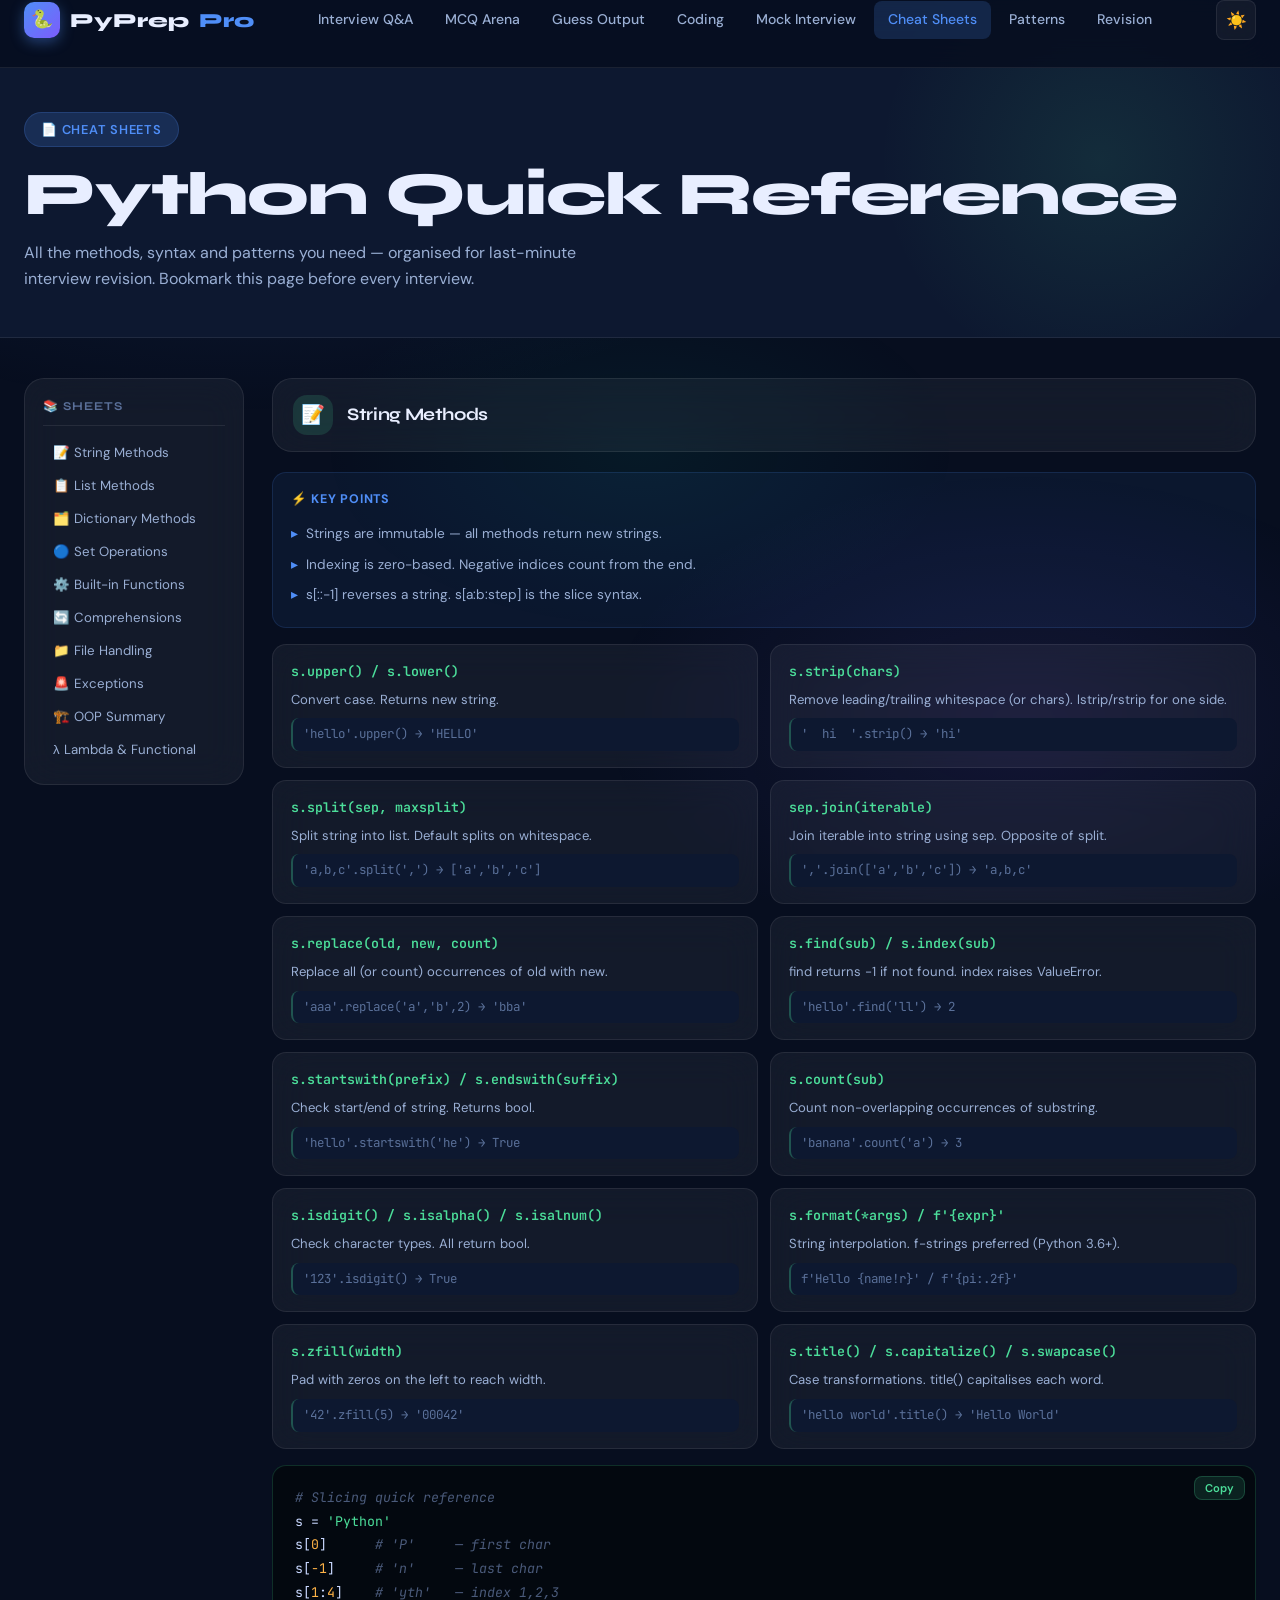
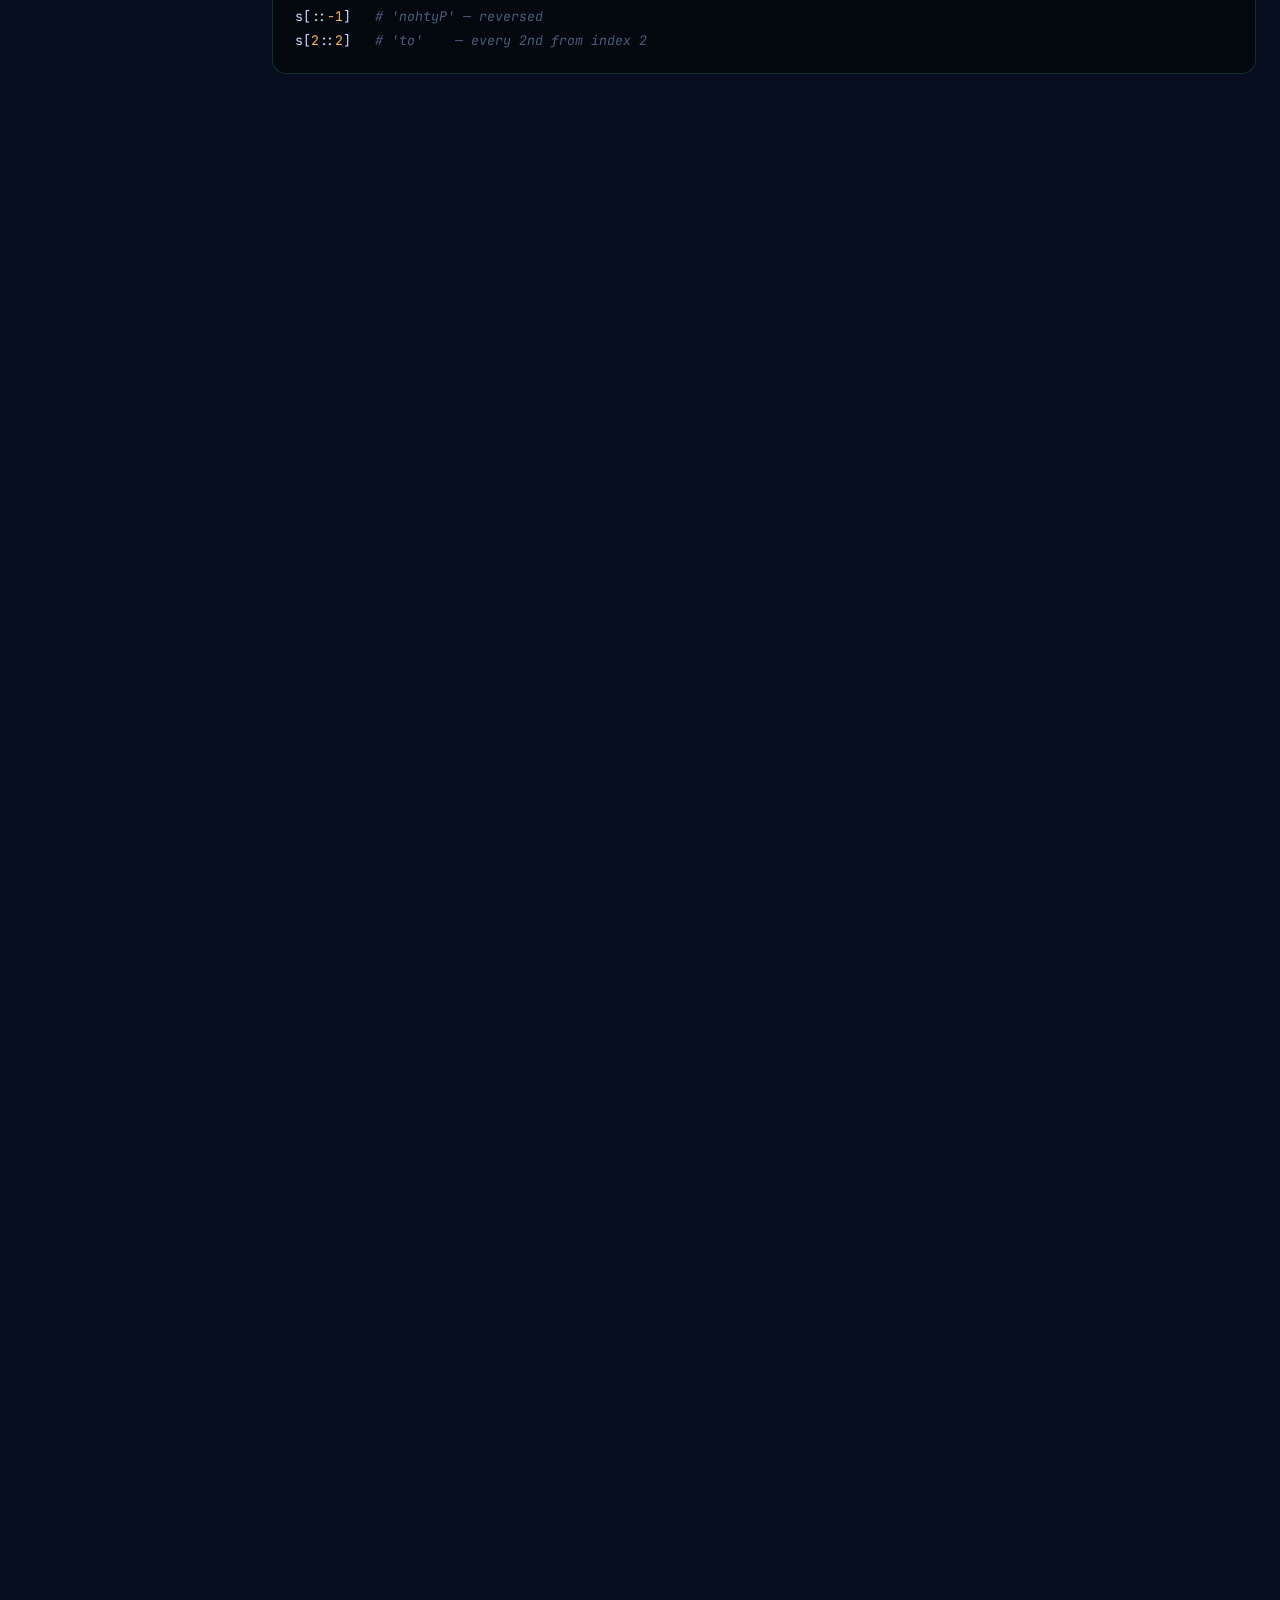
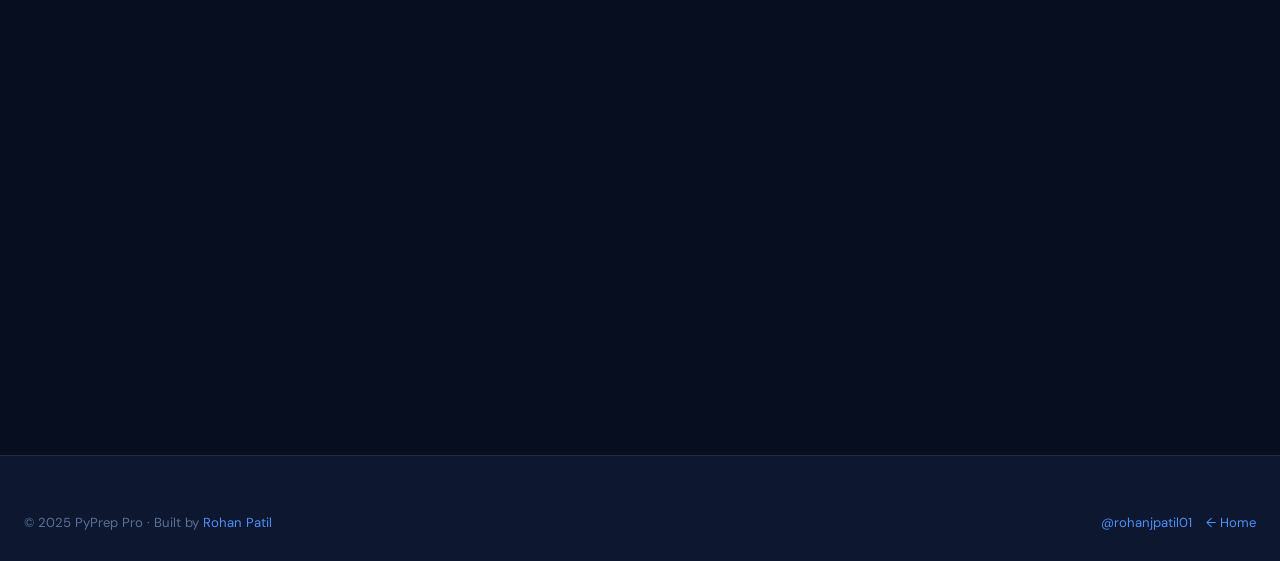
==== cheatsheet.html @ c05d878b "Add files via upload" ====
<!DOCTYPE html>
<html lang="en" data-theme="dark">
<head>
  <meta charset="UTF-8" />
  <meta name="viewport" content="width=device-width, initial-scale=1.0" />
  <meta name="description" content="Python Cheat Sheets — Quick reference for String methods, List operations, Dict methods, OOP, File Handling, Exception Handling and more." />
  <title>Cheat Sheets — PyPrep Pro</title>
  <link rel="icon" href="data:image/svg+xml,<svg xmlns='http://www.w3.org/2000/svg' viewBox='0 0 100 100'><text y='.9em' font-size='90'>🐍</text></svg>" />
  <link rel="stylesheet" href="css/style.css" />
  <style>
    .page-hero {
      padding: calc(var(--nav-height) + 44px) 0 44px;
      background: var(--bg-secondary);
      border-bottom: 1px solid var(--border-glass);
      position: relative; overflow: hidden;
    }
    .page-hero::before {
      content: '';
      position: absolute; top: -80px; right: -60px;
      width: 480px; height: 480px;
      background: radial-gradient(circle, rgba(76,222,154,0.10) 0%, transparent 65%);
      pointer-events: none;
    }

    /* ── Layout ──────────────────────────────────────── */
    .cs-layout {
      display: grid;
      grid-template-columns: 220px 1fr;
      gap: 28px;
      align-items: start;
      padding: 40px 0 80px;
    }

    /* ── Sidebar ─────────────────────────────────────── */
    .sidebar {
      position: sticky;
      top: calc(var(--nav-height) + 16px);
      max-height: calc(100vh - var(--nav-height) - 32px);
      overflow-y: auto;
    }
    .sidebar__card {
      background: var(--bg-card);
      backdrop-filter: var(--blur-glass);
      -webkit-backdrop-filter: var(--blur-glass);
      border: 1px solid var(--border-glass);
      border-radius: var(--radius-lg);
      padding: 18px;
    }
    .sidebar__heading {
      font-family: var(--font-display);
      font-size: 0.75rem; font-weight: 700;
      text-transform: uppercase; letter-spacing: 0.08em;
      color: var(--text-muted); margin-bottom: 10px;
      padding-bottom: 8px; border-bottom: 1px solid var(--border-glass);
    }
    .nav-link {
      display: flex; align-items: center; gap: 8px;
      padding: 8px 10px; border-radius: var(--radius-sm);
      font-size: 0.83rem; color: var(--text-secondary);
      text-decoration: none; transition: all var(--transition);
      cursor: pointer; background: none; border: none;
      width: 100%; text-align: left; font-family: var(--font-body);
    }
    .nav-link:hover { background: var(--bg-tag); color: var(--brand-primary); }
    .nav-link.active { background: rgba(76,222,154,0.12); color: var(--brand-success); font-weight: 600; }

    /* ── Sheet Section ───────────────────────────────── */
    .sheet-section {
      margin-bottom: 52px;
      scroll-margin-top: calc(var(--nav-height) + 20px);
    }
    .sheet-header {
      display: flex; align-items: center; gap: 14px;
      margin-bottom: 20px; padding: 16px 20px;
      border-radius: var(--radius-lg);
      background: var(--bg-card);
      backdrop-filter: var(--blur-glass);
      -webkit-backdrop-filter: var(--blur-glass);
      border: 1px solid var(--border-glass);
      position: sticky;
      top: calc(var(--nav-height) + 8px);
      z-index: 10;
    }
    .sheet-header__icon {
      width: 40px; height: 40px; border-radius: var(--radius-md);
      background: rgba(76,222,154,0.15);
      display: flex; align-items: center; justify-content: center;
      font-size: 1.2rem; flex-shrink: 0;
    }
    .sheet-header__title { font-size: 1.1rem; font-family: var(--font-display); }
    .sheet-header__print {
      margin-left: auto;
      padding: 6px 14px; border-radius: var(--radius-sm);
      background: var(--bg-tag); border: 1px solid var(--border-glass);
      font-size: 0.78rem; font-weight: 600; color: var(--brand-primary);
      cursor: pointer; transition: all var(--transition);
    }
    .sheet-header__print:hover { background: rgba(79,142,247,0.20); }

    /* ── Method Table ────────────────────────────────── */
    .method-grid {
      display: grid;
      grid-template-columns: repeat(auto-fill, minmax(340px, 1fr));
      gap: 12px;
    }
    .method-card {
      background: var(--bg-card);
      backdrop-filter: var(--blur-glass);
      -webkit-backdrop-filter: var(--blur-glass);
      border: 1px solid var(--border-glass);
      border-radius: var(--radius-md);
      padding: 16px 18px;
      transition: all var(--transition);
    }
    .method-card:hover { border-color: rgba(76,222,154,0.25); transform: translateY(-2px); }
    .method-card__sig {
      font-family: var(--font-mono); font-size: 0.83rem;
      color: var(--brand-success); font-weight: 600;
      margin-bottom: 6px;
    }
    .method-card__desc { font-size: 0.82rem; color: var(--text-secondary); margin-bottom: 8px; }
    .method-card__ex {
      font-family: var(--font-mono); font-size: 0.78rem;
      color: var(--text-muted); background: var(--bg-secondary);
      padding: 6px 10px; border-radius: var(--radius-sm);
      border-left: 2px solid rgba(76,222,154,0.30);
      white-space: pre-wrap; word-break: break-word;
    }

    /* ── Syntax Block ────────────────────────────────── */
    .syntax-block {
      background: #0a0f1e;
      border: 1px solid rgba(76,222,154,0.18);
      border-radius: var(--radius-md);
      padding: 20px 22px;
      font-family: var(--font-mono);
      font-size: 0.83rem; color: #c9d8ff;
      line-height: 1.8; margin-bottom: 14px;
      overflow-x: auto; white-space: pre;
      position: relative;
    }
    [data-theme="dark"] .syntax-block { background: #03080f; }
    .syntax-block .kw  { color: #7c5cfc; font-weight: 600; }
    .syntax-block .fn  { color: #4f8ef7; }
    .syntax-block .str { color: #4cde9a; }
    .syntax-block .num { color: #ffb347; }
    .syntax-block .cm  { color: #4a5a7a; font-style: italic; }
    .syntax-block .bi  { color: #00d4aa; }

    .copy-btn {
      position: absolute; top: 10px; right: 10px;
      padding: 4px 10px; border-radius: var(--radius-sm);
      background: rgba(76,222,154,0.12); border: 1px solid rgba(76,222,154,0.22);
      color: var(--brand-success); font-size: 0.7rem; font-weight: 600;
      cursor: pointer; transition: all var(--transition);
    }
    .copy-btn:hover { background: rgba(76,222,154,0.22); }

    /* ── Two-column layout for some sheets ──────────── */
    .two-col { display: grid; grid-template-columns: 1fr 1fr; gap: 14px; }

    /* ── Key Points Box ──────────────────────────────── */
    .key-points {
      padding: 16px 18px; border-radius: var(--radius-md);
      background: rgba(79,142,247,0.07);
      border: 1px solid rgba(79,142,247,0.15);
      margin-bottom: 16px;
    }
    .key-points__title { font-size: 0.78rem; font-weight: 700; text-transform: uppercase; letter-spacing: 0.06em; color: var(--brand-primary); margin-bottom: 10px; }
    .key-point { font-size: 0.85rem; color: var(--text-secondary); padding: 4px 0; display: flex; gap: 8px; }
    .key-point::before { content: '▸'; color: var(--brand-primary); flex-shrink: 0; }

    @media (max-width: 900px) {
      .cs-layout { grid-template-columns: 1fr; }
      .sidebar { position: static; max-height: none; }
      .sheet-header { position: static; }
      .two-col { grid-template-columns: 1fr; }
    }
    @media (max-width: 600px) {
      .method-grid { grid-template-columns: 1fr; }
    }
  </style>
</head>
<body>

<nav class="navbar">
  <div class="container">
    <div class="navbar__inner">
      <a href="index.html" class="navbar__logo">
        <div class="navbar__logo-icon">🐍</div>
        PyPrep<span class="accent">Pro</span>
      </a>
      <nav class="navbar__nav">
        <a href="questions.html"  class="navbar__link">Interview Q&A</a>
        <a href="mcq.html"        class="navbar__link">MCQ Arena</a>
        <a href="output.html"     class="navbar__link">Guess Output</a>
        <a href="coding.html"     class="navbar__link">Coding</a>
        <a href="mock.html"       class="navbar__link">Mock Interview</a>
        <a href="cheatsheet.html" class="navbar__link active">Cheat Sheets</a>
        <a href="patterns.html"   class="navbar__link">Patterns</a>
        <a href="revision.html"   class="navbar__link">Revision</a>
      </nav>
      <div class="navbar__actions">
        <button class="theme-toggle" title="Toggle Theme">🌙</button>
        <button class="hamburger" aria-label="Toggle menu" aria-expanded="false"><span></span><span></span><span></span></button>
      </div>
    </div>
  </div>
</nav>
<div class="mobile-nav">
  <a href="questions.html"  class="navbar__link">📋 Interview Q&A</a>
  <a href="mcq.html"        class="navbar__link">🎯 MCQ Arena</a>
  <a href="output.html"     class="navbar__link">💻 Guess Output</a>
  <a href="coding.html"     class="navbar__link">⌨️ Coding Challenges</a>
  <a href="mock.html"       class="navbar__link">🎙️ Mock Interview</a>
  <a href="cheatsheet.html" class="navbar__link">📄 Cheat Sheets</a>
  <a href="patterns.html"   class="navbar__link">🧠 Interview Patterns</a>
  <a href="revision.html"   class="navbar__link">⚡ Last-Minute Revision</a>
</div>

<div class="page-hero">
  <div class="container">
    <div class="section-header__eyebrow" style="margin-bottom:12px;">📄 Cheat Sheets</div>
    <h1 style="margin-bottom:8px;">Python Quick Reference</h1>
    <p style="max-width:560px;">All the methods, syntax and patterns you need — organised for last-minute interview revision. Bookmark this page before every interview.</p>
  </div>
</div>

<div class="container">
  <div class="cs-layout">

    <!-- Sidebar -->
    <aside class="sidebar">
      <div class="sidebar__card">
        <div class="sidebar__heading">📚 Sheets</div>
        <button class="nav-link active" onclick="scrollTo('strings')">📝 String Methods</button>
        <button class="nav-link" onclick="scrollTo('lists')">📋 List Methods</button>
        <button class="nav-link" onclick="scrollTo('dicts')">🗂️ Dictionary Methods</button>
        <button class="nav-link" onclick="scrollTo('sets')">🔵 Set Operations</button>
        <button class="nav-link" onclick="scrollTo('builtins')">⚙️ Built-in Functions</button>
        <button class="nav-link" onclick="scrollTo('comprehensions')">🔄 Comprehensions</button>
        <button class="nav-link" onclick="scrollTo('filehandling')">📁 File Handling</button>
        <button class="nav-link" onclick="scrollTo('exceptions')">🚨 Exceptions</button>
        <button class="nav-link" onclick="scrollTo('oop')">🏗️ OOP Summary</button>
        <button class="nav-link" onclick="scrollTo('lambda')">λ Lambda & Functional</button>
      </div>
    </aside>

    <!-- Main Content -->
    <main>

      <!-- ══ STRINGS ══════════════════════════════════════ -->
      <div class="sheet-section reveal" id="strings">
        <div class="sheet-header">
          <div class="sheet-header__icon">📝</div>
          <h3 class="sheet-header__title">String Methods</h3>
        </div>
        <div class="key-points">
          <div class="key-points__title">⚡ Key Points</div>
          <div class="key-point">Strings are immutable — all methods return new strings.</div>
          <div class="key-point">Indexing is zero-based. Negative indices count from the end.</div>
          <div class="key-point">s[::-1] reverses a string. s[a:b:step] is the slice syntax.</div>
        </div>
        <div class="method-grid">
          <div class="method-card"><div class="method-card__sig">s.upper() / s.lower()</div><div class="method-card__desc">Convert case. Returns new string.</div><div class="method-card__ex">'hello'.upper() → 'HELLO'</div></div>
          <div class="method-card"><div class="method-card__sig">s.strip(chars)</div><div class="method-card__desc">Remove leading/trailing whitespace (or chars). lstrip/rstrip for one side.</div><div class="method-card__ex">'  hi  '.strip() → 'hi'</div></div>
          <div class="method-card"><div class="method-card__sig">s.split(sep, maxsplit)</div><div class="method-card__desc">Split string into list. Default splits on whitespace.</div><div class="method-card__ex">'a,b,c'.split(',') → ['a','b','c']</div></div>
          <div class="method-card"><div class="method-card__sig">sep.join(iterable)</div><div class="method-card__desc">Join iterable into string using sep. Opposite of split.</div><div class="method-card__ex">','.join(['a','b','c']) → 'a,b,c'</div></div>
          <div class="method-card"><div class="method-card__sig">s.replace(old, new, count)</div><div class="method-card__desc">Replace all (or count) occurrences of old with new.</div><div class="method-card__ex">'aaa'.replace('a','b',2) → 'bba'</div></div>
          <div class="method-card"><div class="method-card__sig">s.find(sub) / s.index(sub)</div><div class="method-card__desc">find returns -1 if not found. index raises ValueError.</div><div class="method-card__ex">'hello'.find('ll') → 2</div></div>
          <div class="method-card"><div class="method-card__sig">s.startswith(prefix) / s.endswith(suffix)</div><div class="method-card__desc">Check start/end of string. Returns bool.</div><div class="method-card__ex">'hello'.startswith('he') → True</div></div>
          <div class="method-card"><div class="method-card__sig">s.count(sub)</div><div class="method-card__desc">Count non-overlapping occurrences of substring.</div><div class="method-card__ex">'banana'.count('a') → 3</div></div>
          <div class="method-card"><div class="method-card__sig">s.isdigit() / s.isalpha() / s.isalnum()</div><div class="method-card__desc">Check character types. All return bool.</div><div class="method-card__ex">'123'.isdigit() → True</div></div>
          <div class="method-card"><div class="method-card__sig">s.format(*args) / f'{expr}'</div><div class="method-card__desc">String interpolation. f-strings preferred (Python 3.6+).</div><div class="method-card__ex">f'Hello {name!r}' / f'{pi:.2f}'</div></div>
          <div class="method-card"><div class="method-card__sig">s.zfill(width)</div><div class="method-card__desc">Pad with zeros on the left to reach width.</div><div class="method-card__ex">'42'.zfill(5) → '00042'</div></div>
          <div class="method-card"><div class="method-card__sig">s.title() / s.capitalize() / s.swapcase()</div><div class="method-card__desc">Case transformations. title() capitalises each word.</div><div class="method-card__ex">'hello world'.title() → 'Hello World'</div></div>
        </div>
        <div class="syntax-block" style="margin-top:16px;"><button class="copy-btn" onclick="copyBlock(this)">Copy</button><span class="cm"># Slicing quick reference</span>
s = <span class="str">'Python'</span>
s[<span class="num">0</span>]      <span class="cm"># 'P'     — first char</span>
s[<span class="num">-1</span>]     <span class="cm"># 'n'     — last char</span>
s[<span class="num">1</span>:<span class="num">4</span>]    <span class="cm"># 'yth'   — index 1,2,3</span>
s[::<span class="num">-1</span>]   <span class="cm"># 'nohtyP' — reversed</span>
s[<span class="num">2</span>::<span class="num">2</span>]   <span class="cm"># 'to'    — every 2nd from index 2</span></div>
      </div>

      <!-- ══ LISTS ════════════════════════════════════════ -->
      <div class="sheet-section reveal" id="lists">
        <div class="sheet-header">
          <div class="sheet-header__icon">📋</div>
          <h3 class="sheet-header__title">List Methods</h3>
        </div>
        <div class="key-points">
          <div class="key-points__title">⚡ Key Points</div>
          <div class="key-point">Lists are mutable — methods like append/sort modify in-place and return None.</div>
          <div class="key-point">sorted() returns a new list; list.sort() sorts in-place.</div>
          <div class="key-point">Assignment (b=a) creates an alias, not a copy. Use a[:] or list(a) for shallow copy.</div>
        </div>
        <div class="method-grid">
          <div class="method-card"><div class="method-card__sig">lst.append(x)</div><div class="method-card__desc">Add single element to end. O(1) amortized.</div><div class="method-card__ex">[1,2].append(3) → [1,2,3]</div></div>
          <div class="method-card"><div class="method-card__sig">lst.extend(iterable)</div><div class="method-card__desc">Add all elements from iterable to end.</div><div class="method-card__ex">[1,2].extend([3,4]) → [1,2,3,4]</div></div>
          <div class="method-card"><div class="method-card__sig">lst.insert(i, x)</div><div class="method-card__desc">Insert x before index i. O(n).</div><div class="method-card__ex">[1,3].insert(1,2) → [1,2,3]</div></div>
          <div class="method-card"><div class="method-card__sig">lst.remove(x)</div><div class="method-card__desc">Remove first occurrence of x. Raises ValueError if absent.</div><div class="method-card__ex">[1,2,2].remove(2) → [1,2]</div></div>
          <div class="method-card"><div class="method-card__sig">lst.pop(i=-1)</div><div class="method-card__desc">Remove and return element at index i. Default: last.</div><div class="method-card__ex">[1,2,3].pop() → 3, list=[1,2]</div></div>
          <div class="method-card"><div class="method-card__sig">lst.index(x)</div><div class="method-card__desc">Return index of first occurrence of x.</div><div class="method-card__ex">[10,20,30].index(20) → 1</div></div>
          <div class="method-card"><div class="method-card__sig">lst.count(x)</div><div class="method-card__desc">Count occurrences of x in list.</div><div class="method-card__ex">[1,1,2].count(1) → 2</div></div>
          <div class="method-card"><div class="method-card__sig">lst.sort(key, reverse)</div><div class="method-card__desc">Sort in-place. Returns None. Use sorted() for new list.</div><div class="method-card__ex">lst.sort(key=lambda x: -x)</div></div>
          <div class="method-card"><div class="method-card__sig">lst.reverse()</div><div class="method-card__desc">Reverse in-place. Returns None. lst[::-1] for new list.</div><div class="method-card__ex">[1,2,3].reverse() → [3,2,1]</div></div>
          <div class="method-card"><div class="method-card__sig">lst.copy()</div><div class="method-card__desc">Shallow copy. Same as lst[:] or list(lst).</div><div class="method-card__ex">b = a.copy()  # independent list</div></div>
          <div class="method-card"><div class="method-card__sig">lst.clear()</div><div class="method-card__desc">Remove all elements. Same as del lst[:].</div><div class="method-card__ex">[1,2,3].clear() → []</div></div>
          <div class="method-card"><div class="method-card__sig">len(lst) / sum(lst) / min/max</div><div class="method-card__desc">Built-in functions that work on lists.</div><div class="method-card__ex">sum([1,2,3]) → 6</div></div>
        </div>
      </div>

      <!-- ══ DICTS ════════════════════════════════════════ -->
      <div class="sheet-section reveal" id="dicts">
        <div class="sheet-header">
          <div class="sheet-header__icon">🗂️</div>
          <h3 class="sheet-header__title">Dictionary Methods</h3>
        </div>
        <div class="key-points">
          <div class="key-points__title">⚡ Key Points</div>
          <div class="key-point">Keys must be hashable (str, int, tuple — not list/dict).</div>
          <div class="key-point">Dicts are ordered by insertion order since Python 3.7.</div>
          <div class="key-point">Use get() instead of [] to avoid KeyError on missing keys.</div>
        </div>
        <div class="method-grid">
          <div class="method-card"><div class="method-card__sig">d.get(key, default=None)</div><div class="method-card__desc">Return value or default. Never raises KeyError.</div><div class="method-card__ex">d.get('x', 0) → 0 if 'x' missing</div></div>
          <div class="method-card"><div class="method-card__sig">d.keys() / d.values() / d.items()</div><div class="method-card__desc">View objects (live, reflect changes). Wrap in list() if needed.</div><div class="method-card__ex">for k, v in d.items(): ...</div></div>
          <div class="method-card"><div class="method-card__sig">d.update(other)</div><div class="method-card__desc">Merge other into d. Existing keys overwritten.</div><div class="method-card__ex">d.update({'a':1, 'b':2})</div></div>
          <div class="method-card"><div class="method-card__sig">d.pop(key, default)</div><div class="method-card__desc">Remove and return value. Raises KeyError if no default.</div><div class="method-card__ex">d.pop('x', None) → safe removal</div></div>
          <div class="method-card"><div class="method-card__sig">d.setdefault(key, default)</div><div class="method-card__desc">Return value if key exists; else insert and return default.</div><div class="method-card__ex">d.setdefault('x',[]).append(1)</div></div>
          <div class="method-card"><div class="method-card__sig">d.copy()</div><div class="method-card__desc">Shallow copy of dictionary.</div><div class="method-card__ex">d2 = d.copy()</div></div>
          <div class="method-card"><div class="method-card__sig">d1 | d2  (Python 3.9+)</div><div class="method-card__desc">Merge dicts into new dict. d2 wins on conflicts.</div><div class="method-card__ex">merged = {**d1, **d2}  # older syntax</div></div>
          <div class="method-card"><div class="method-card__sig">d.popitem()</div><div class="method-card__desc">Remove and return last inserted (key, value) pair.</div><div class="method-card__ex">k, v = d.popitem()</div></div>
        </div>
        <div class="syntax-block" style="margin-top:16px;"><button class="copy-btn" onclick="copyBlock(this)">Copy</button><span class="cm"># Common dict patterns</span>
<span class="cm"># Frequency count</span>
freq = {}
<span class="kw">for</span> x <span class="kw">in</span> items:
    freq[x] = freq.get(x, <span class="num">0</span>) + <span class="num">1</span>

<span class="cm"># Invert a dict</span>
inv = {v: k <span class="kw">for</span> k, v <span class="kw">in</span> d.items()}

<span class="cm"># Group by key</span>
<span class="kw">from</span> collections <span class="kw">import</span> defaultdict
groups = defaultdict(<span class="bi">list</span>)
<span class="kw">for</span> item <span class="kw">in</span> data:
    groups[item.key].append(item)</div>
      </div>

      <!-- ══ SETS ═════════════════════════════════════════ -->
      <div class="sheet-section reveal" id="sets">
        <div class="sheet-header">
          <div class="sheet-header__icon">🔵</div>
          <h3 class="sheet-header__title">Set Operations</h3>
        </div>
        <div class="two-col">
          <div>
            <div class="method-grid" style="grid-template-columns:1fr;">
              <div class="method-card"><div class="method-card__sig">s.add(x)</div><div class="method-card__desc">Add element. No effect if already present.</div></div>
              <div class="method-card"><div class="method-card__sig">s.remove(x) / s.discard(x)</div><div class="method-card__desc">remove raises KeyError; discard doesn't.</div></div>
              <div class="method-card"><div class="method-card__sig">s.union(t) or s | t</div><div class="method-card__desc">All elements in either set.</div><div class="method-card__ex">{1,2}|{2,3} → {1,2,3}</div></div>
              <div class="method-card"><div class="method-card__sig">s.intersection(t) or s & t</div><div class="method-card__desc">Elements in BOTH sets.</div><div class="method-card__ex">{1,2}&{2,3} → {2}</div></div>
            </div>
          </div>
          <div>
            <div class="method-grid" style="grid-template-columns:1fr;">
              <div class="method-card"><div class="method-card__sig">s.difference(t) or s - t</div><div class="method-card__desc">In s but NOT in t.</div><div class="method-card__ex">{1,2,3}-{2,3} → {1}</div></div>
              <div class="method-card"><div class="method-card__sig">s.symmetric_difference(t) or s ^ t</div><div class="method-card__desc">In either but NOT both.</div><div class="method-card__ex">{1,2}^{2,3} → {1,3}</div></div>
              <div class="method-card"><div class="method-card__sig">s.issubset(t) / s.issuperset(t)</div><div class="method-card__desc">Check containment relationships.</div></div>
              <div class="method-card"><div class="method-card__sig">s.isdisjoint(t)</div><div class="method-card__desc">True if no common elements.</div></div>
            </div>
          </div>
        </div>
      </div>

      <!-- ══ BUILTINS ══════════════════════════════════════ -->
      <div class="sheet-section reveal" id="builtins">
        <div class="sheet-header">
          <div class="sheet-header__icon">⚙️</div>
          <h3 class="sheet-header__title">Important Built-in Functions</h3>
        </div>
        <div class="method-grid">
          <div class="method-card"><div class="method-card__sig">len(x)</div><div class="method-card__desc">Number of items in a sequence/collection.</div></div>
          <div class="method-card"><div class="method-card__sig">range(start, stop, step)</div><div class="method-card__desc">Lazy range object. range(5) → 0,1,2,3,4.</div></div>
          <div class="method-card"><div class="method-card__sig">enumerate(iterable, start=0)</div><div class="method-card__desc">Yields (index, value) pairs.</div><div class="method-card__ex">for i, v in enumerate(['a','b']): ...</div></div>
          <div class="method-card"><div class="method-card__sig">zip(*iterables)</div><div class="method-card__desc">Pair up elements. Stops at shortest.</div><div class="method-card__ex">zip([1,2],['a','b']) → (1,'a'),(2,'b')</div></div>
          <div class="method-card"><div class="method-card__sig">map(fn, iterable)</div><div class="method-card__desc">Apply fn to each element. Returns iterator.</div><div class="method-card__ex">list(map(str, [1,2,3])) → ['1','2','3']</div></div>
          <div class="method-card"><div class="method-card__sig">filter(fn, iterable)</div><div class="method-card__desc">Keep elements where fn returns True.</div><div class="method-card__ex">list(filter(None, [0,1,2,False])) → [1,2]</div></div>
          <div class="method-card"><div class="method-card__sig">sorted(iterable, key, reverse)</div><div class="method-card__desc">Return new sorted list. Works on any iterable.</div><div class="method-card__ex">sorted(d, key=d.get, reverse=True)</div></div>
          <div class="method-card"><div class="method-card__sig">any(iterable) / all(iterable)</div><div class="method-card__desc">any: True if any truthy. all: True if all truthy.</div><div class="method-card__ex">any([0,0,1]) → True / all([1,1,0]) → False</div></div>
          <div class="method-card"><div class="method-card__sig">isinstance(obj, type)</div><div class="method-card__desc">Check type with inheritance. Preferred over type().</div><div class="method-card__ex">isinstance(True, int) → True</div></div>
          <div class="method-card"><div class="method-card__sig">type(obj)</div><div class="method-card__desc">Return exact type. No inheritance consideration.</div><div class="method-card__ex">type([]) → &lt;class 'list'&gt;</div></div>
          <div class="method-card"><div class="method-card__sig">id(obj)</div><div class="method-card__desc">Memory address of object. Used with 'is' operator.</div></div>
          <div class="method-card"><div class="method-card__sig">hash(obj)</div><div class="method-card__desc">Hash value (only for hashable/immutable objects).</div></div>
          <div class="method-card"><div class="method-card__sig">repr(obj) / str(obj)</div><div class="method-card__desc">repr: developer string. str: user-friendly string.</div></div>
          <div class="method-card"><div class="method-card__sig">abs / round / divmod / pow</div><div class="method-card__desc">Math built-ins. divmod(a,b) → (quotient, remainder).</div><div class="method-card__ex">divmod(17, 5) → (3, 2)</div></div>
        </div>
      </div>

      <!-- ══ COMPREHENSIONS ════════════════════════════════ -->
      <div class="sheet-section reveal" id="comprehensions">
        <div class="sheet-header">
          <div class="sheet-header__icon">🔄</div>
          <h3 class="sheet-header__title">Comprehensions</h3>
        </div>
        <div class="syntax-block"><button class="copy-btn" onclick="copyBlock(this)">Copy</button><span class="cm"># List Comprehension</span>
[expr <span class="kw">for</span> item <span class="kw">in</span> iterable <span class="kw">if</span> condition]
squares = [x**<span class="num">2</span> <span class="kw">for</span> x <span class="kw">in</span> <span class="bi">range</span>(<span class="num">10</span>) <span class="kw">if</span> x % <span class="num">2</span> == <span class="num">0</span>]

<span class="cm"># Dict Comprehension</span>
{k: v <span class="kw">for</span> k, v <span class="kw">in</span> iterable <span class="kw">if</span> condition}
inv = {v: k <span class="kw">for</span> k, v <span class="kw">in</span> d.items()}

<span class="cm"># Set Comprehension</span>
{expr <span class="kw">for</span> item <span class="kw">in</span> iterable}
unique_lens = {<span class="bi">len</span>(w) <span class="kw">for</span> w <span class="kw">in</span> words}

<span class="cm"># Generator Expression (lazy — no brackets)</span>
total = <span class="bi">sum</span>(x**<span class="num">2</span> <span class="kw">for</span> x <span class="kw">in</span> <span class="bi">range</span>(<span class="num">1000000</span>))

<span class="cm"># Nested Comprehension (flatten)</span>
flat = [x <span class="kw">for</span> row <span class="kw">in</span> matrix <span class="kw">for</span> x <span class="kw">in</span> row]</div>
      </div>

      <!-- ══ FILE HANDLING ═════════════════════════════════ -->
      <div class="sheet-section reveal" id="filehandling">
        <div class="sheet-header">
          <div class="sheet-header__icon">📁</div>
          <h3 class="sheet-header__title">File Handling</h3>
        </div>
        <div class="syntax-block"><button class="copy-btn" onclick="copyBlock(this)">Copy</button><span class="cm"># Open modes: r=read, w=write(overwrite), a=append, x=create new, b=binary</span>

<span class="cm"># Read entire file</span>
<span class="kw">with</span> <span class="bi">open</span>(<span class="str">'file.txt'</span>, <span class="str">'r'</span>, encoding=<span class="str">'utf-8'</span>) <span class="kw">as</span> f:
    content = f.read()          <span class="cm"># whole file as string</span>
    lines   = f.readlines()     <span class="cm"># list of lines (with \n)</span>
    line    = f.readline()      <span class="cm"># one line at a time</span>

<span class="cm"># Memory-efficient iteration</span>
<span class="kw">with</span> <span class="bi">open</span>(<span class="str">'file.txt'</span>) <span class="kw">as</span> f:
    <span class="kw">for</span> line <span class="kw">in</span> f:               <span class="cm"># iterate line by line</span>
        process(line.strip())

<span class="cm"># Write file</span>
<span class="kw">with</span> <span class="bi">open</span>(<span class="str">'out.txt'</span>, <span class="str">'w'</span>) <span class="kw">as</span> f:
    f.write(<span class="str">'hello\n'</span>)
    f.writelines([<span class="str">'a\n'</span>, <span class="str">'b\n'</span>])

<span class="cm"># CSV</span>
<span class="kw">import</span> csv
<span class="kw">with</span> <span class="bi">open</span>(<span class="str">'data.csv'</span>, newline=<span class="str">''</span>) <span class="kw">as</span> f:
    reader = csv.DictReader(f)
    <span class="kw">for</span> row <span class="kw">in</span> reader:
        <span class="bi">print</span>(row[<span class="str">'column'</span>])

<span class="cm"># os / pathlib</span>
<span class="kw">import</span> os
os.path.exists(<span class="str">'file.txt'</span>)
os.path.join(<span class="str">'dir'</span>, <span class="str">'file.txt'</span>)
<span class="kw">from</span> pathlib <span class="kw">import</span> Path
Path(<span class="str">'file.txt'</span>).read_text()</div>
      </div>

      <!-- ══ EXCEPTIONS ════════════════════════════════════ -->
      <div class="sheet-section reveal" id="exceptions">
        <div class="sheet-header">
          <div class="sheet-header__icon">🚨</div>
          <h3 class="sheet-header__title">Exception Handling</h3>
        </div>
        <div class="syntax-block"><button class="copy-btn" onclick="copyBlock(this)">Copy</button><span class="cm"># Full structure</span>
<span class="kw">try</span>:
    risky_code()
<span class="kw">except</span> ValueError <span class="kw">as</span> e:       <span class="cm"># specific exception</span>
    <span class="bi">print</span>(<span class="str">f'Value error: {e}'</span>)
<span class="kw">except</span> (TypeError, KeyError):  <span class="cm"># multiple types</span>
    handle()
<span class="kw">except</span> Exception <span class="kw">as</span> e:        <span class="cm"># catch-all (use carefully)</span>
    log(e)
<span class="kw">else</span>:                          <span class="cm"># runs only if NO exception</span>
    success()
<span class="kw">finally</span>:                       <span class="cm"># ALWAYS runs</span>
    cleanup()

<span class="cm"># Raise exceptions</span>
<span class="kw">raise</span> ValueError(<span class="str">'bad input'</span>)
<span class="kw">raise</span>                          <span class="cm"># re-raise current exception</span>
<span class="kw">raise</span> RuntimeError(<span class="str">'wrap'</span>) <span class="kw">from</span> original_err

<span class="cm"># Custom exception</span>
<span class="kw">class</span> <span class="fn">AppError</span>(Exception):
    <span class="kw">def</span> <span class="fn">__init__</span>(<span class="kw">self</span>, msg, code=<span class="num">0</span>):
        <span class="bi">super</span>().__init__(msg)
        <span class="kw">self</span>.code = code

<span class="cm"># Common exceptions</span>
<span class="cm"># ValueError, TypeError, KeyError, IndexError</span>
<span class="cm"># AttributeError, NameError, ZeroDivisionError</span>
<span class="cm"># FileNotFoundError, ImportError, StopIteration</span></div>
      </div>

      <!-- ══ OOP ═══════════════════════════════════════════ -->
      <div class="sheet-section reveal" id="oop">
        <div class="sheet-header">
          <div class="sheet-header__icon">🏗️</div>
          <h3 class="sheet-header__title">OOP Summary</h3>
        </div>
        <div class="syntax-block"><button class="copy-btn" onclick="copyBlock(this)">Copy</button><span class="kw">class</span> <span class="fn">Animal</span>:
    species = <span class="str">'Unknown'</span>              <span class="cm"># class attribute (shared)</span>

    <span class="kw">def</span> <span class="fn">__init__</span>(<span class="kw">self</span>, name, age):   <span class="cm"># constructor</span>
        <span class="kw">self</span>.name = name              <span class="cm"># instance attributes</span>
        <span class="kw">self</span>.age  = age

    <span class="kw">def</span> <span class="fn">speak</span>(<span class="kw">self</span>):                  <span class="cm"># instance method</span>
        <span class="kw">return</span> <span class="str">f'{self.name} speaks'</span>

    @<span class="fn">classmethod</span>
    <span class="kw">def</span> <span class="fn">create</span>(<span class="fn">cls</span>, data):            <span class="cm"># factory via classmethod</span>
        <span class="kw">return</span> <span class="fn">cls</span>(data[<span class="str">'name'</span>], data[<span class="str">'age'</span>])

    @<span class="fn">staticmethod</span>
    <span class="kw">def</span> <span class="fn">validate</span>(age):               <span class="cm"># no self/cls — utility</span>
        <span class="kw">return</span> age > <span class="num">0</span>

    @<span class="fn">property</span>
    <span class="kw">def</span> <span class="fn">info</span>(<span class="kw">self</span>):                   <span class="cm"># property — access like attribute</span>
        <span class="kw">return</span> <span class="str">f'{self.name}/{self.age}'</span>

    <span class="kw">def</span> <span class="fn">__repr__</span>(<span class="kw">self</span>):               <span class="cm"># developer repr</span>
        <span class="kw">return</span> <span class="str">f'Animal({self.name!r})'</span>

    <span class="kw">def</span> <span class="fn">__str__</span>(<span class="kw">self</span>):                <span class="cm"># user-friendly str</span>
        <span class="kw">return</span> <span class="kw">self</span>.name

<span class="kw">class</span> <span class="fn">Dog</span>(<span class="fn">Animal</span>):                   <span class="cm"># inheritance</span>
    <span class="kw">def</span> <span class="fn">__init__</span>(<span class="kw">self</span>, name, age, breed):
        <span class="bi">super</span>().__init__(name, age)   <span class="cm"># call parent __init__</span>
        <span class="kw">self</span>.breed = breed

    <span class="kw">def</span> <span class="fn">speak</span>(<span class="kw">self</span>):                  <span class="cm"># method overriding</span>
        <span class="kw">return</span> <span class="str">'Woof!'</span></div>
      </div>

      <!-- ══ LAMBDA & FUNCTIONAL ═══════════════════════════ -->
      <div class="sheet-section reveal" id="lambda">
        <div class="sheet-header">
          <div class="sheet-header__icon">λ</div>
          <h3 class="sheet-header__title">Lambda &amp; Functional Tools</h3>
        </div>
        <div class="syntax-block"><button class="copy-btn" onclick="copyBlock(this)">Copy</button><span class="cm"># Lambda — anonymous single-expression function</span>
square = <span class="kw">lambda</span> x: x**<span class="num">2</span>
add    = <span class="kw">lambda</span> x, y: x + y
clamp  = <span class="kw">lambda</span> x, lo, hi: <span class="bi">max</span>(lo, <span class="bi">min</span>(hi, x))

<span class="cm"># Common uses</span>
<span class="bi">sorted</span>(people, key=<span class="kw">lambda</span> p: p[<span class="str">'age'</span>])
<span class="bi">sorted</span>(words, key=<span class="kw">lambda</span> w: (<span class="bi">len</span>(w), w))   <span class="cm"># multi-key</span>
<span class="bi">max</span>(items, key=<span class="kw">lambda</span> x: x.score)

<span class="cm"># map / filter</span>
<span class="bi">list</span>(<span class="bi">map</span>(<span class="kw">lambda</span> x: x**<span class="num">2</span>, nums))
<span class="bi">list</span>(<span class="bi">filter</span>(<span class="kw">lambda</span> x: x > <span class="num">0</span>, nums))

<span class="cm"># functools</span>
<span class="kw">from</span> functools <span class="kw">import</span> reduce, lru_cache, partial

reduce(<span class="kw">lambda</span> a, b: a + b, [<span class="num">1</span>,<span class="num">2</span>,<span class="num">3</span>,<span class="num">4</span>])   <span class="cm"># → 10</span>

@<span class="fn">lru_cache</span>(maxsize=<span class="kw">None</span>)             <span class="cm"># memoisation decorator</span>
<span class="kw">def</span> <span class="fn">fib</span>(n): <span class="kw">return</span> n <span class="kw">if</span> n &lt;= <span class="num">1</span> <span class="kw">else</span> <span class="fn">fib</span>(n-<span class="num">1</span>) + <span class="fn">fib</span>(n-<span class="num">2</span>)

double = partial(<span class="bi">pow</span>, exp=<span class="num">2</span>)        <span class="cm"># partial application</span></div>
      </div>

    </main>
  </div>
</div>

<footer class="footer">
  <div class="container">
    <div class="footer__bottom" style="border-top:none;padding-top:0;">
      <p>© 2025 PyPrep Pro · Built by <a href="https://github.com/rohanjpatil01" target="_blank" rel="noopener">Rohan Patil</a></p>
      <p><a href="https://instagram.com/rohanjpatil01" target="_blank" rel="noopener" style="margin-right:14px;">@rohanjpatil01</a><a href="index.html">← Home</a></p>
    </div>
  </div>
</footer>

<button class="scroll-top" aria-label="Scroll to top">↑</button>
<script src="js/main.js"></script>
<script>
function scrollTo(id) {
  document.getElementById(id)?.scrollIntoView({ behavior:'smooth', block:'start' });
  document.querySelectorAll('.nav-link').forEach(l => l.classList.remove('active'));
  event.target.classList.add('active');
}
function copyBlock(btn) {
  const block = btn.closest('.syntax-block');
  const text  = block.innerText.replace('Copy','').trim();
  window.PyPrep.copyToClipboard(text);
}
// Highlight active nav on scroll
const observer = new IntersectionObserver(entries => {
  entries.forEach(e => {
    if (e.isIntersecting) {
      const id = e.target.id;
      document.querySelectorAll('.nav-link').forEach(l => {
        l.classList.toggle('active', l.getAttribute('onclick').includes(id));
      });
    }
  });
}, { threshold: 0.3, rootMargin: '-100px 0px -60% 0px' });
document.querySelectorAll('.sheet-section').forEach(s => observer.observe(s));
</script>
</body>
</html>
---- css/style.css ----
/* ============================================================
   PyPrep Pro — Global Design System
   Author: Rohan Patil | rohanjpatil01
   ============================================================ */

@import url('https://fonts.googleapis.com/css2?family=Syne:wght@400;500;600;700;800&family=DM+Sans:ital,wght@0,300;0,400;0,500;0,600;1,300&family=JetBrains+Mono:wght@400;500;600&display=swap');

/* ── CSS Variables ───────────────────────────────────────── */
:root {
  /* Brand */
  --brand-primary:    #4f8ef7;
  --brand-secondary:  #7c5cfc;
  --brand-accent:     #00d4aa;
  --brand-danger:     #ff5c5c;
  --brand-warning:    #ffb347;
  --brand-success:    #4cde9a;

  /* Gradients */
  --grad-primary:   linear-gradient(135deg, #4f8ef7 0%, #7c5cfc 100%);
  --grad-accent:    linear-gradient(135deg, #00d4aa 0%, #4f8ef7 100%);
  --grad-warm:      linear-gradient(135deg, #ff5c5c 0%, #ffb347 100%);
  --grad-hero:      linear-gradient(135deg, #0d1b3e 0%, #1a0d40 50%, #0d2e3e 100%);

  /* Light Mode */
  --bg-primary:     #f0f4ff;
  --bg-secondary:   #e8eeff;
  --bg-card:        rgba(255, 255, 255, 0.55);
  --bg-card-hover:  rgba(255, 255, 255, 0.75);
  --bg-nav:         rgba(240, 244, 255, 0.80);
  --bg-modal:       rgba(240, 244, 255, 0.96);
  --bg-input:       rgba(255, 255, 255, 0.70);
  --bg-tag:         rgba(79, 142, 247, 0.12);

  --text-primary:   #0d1b3e;
  --text-secondary: #3d4f6e;
  --text-muted:     #7a8fad;
  --text-inverse:   #ffffff;

  --border-color:   rgba(79, 142, 247, 0.18);
  --border-glass:   rgba(255, 255, 255, 0.45);
  --shadow-glass:   0 8px 32px rgba(79, 142, 247, 0.12);
  --shadow-card:    0 4px 24px rgba(13, 27, 62, 0.10);
  --shadow-hover:   0 12px 40px rgba(79, 142, 247, 0.22);
  --shadow-glow:    0 0 32px rgba(79, 142, 247, 0.30);

  --blur-glass:     blur(18px);
  --blur-nav:       blur(20px);

  --radius-sm:  8px;
  --radius-md:  14px;
  --radius-lg:  20px;
  --radius-xl:  28px;
  --radius-pill: 999px;

  --transition: 0.28s cubic-bezier(0.4, 0, 0.2, 1);
  --transition-slow: 0.5s cubic-bezier(0.4, 0, 0.2, 1);

  --font-display: 'Syne', sans-serif;
  --font-body:    'DM Sans', sans-serif;
  --font-mono:    'JetBrains Mono', monospace;

  --nav-height: 68px;
  --sidebar-w:  260px;
}

/* Dark Mode */
[data-theme="dark"] {
  --bg-primary:     #070e1f;
  --bg-secondary:   #0d1830;
  --bg-card:        rgba(255, 255, 255, 0.05);
  --bg-card-hover:  rgba(255, 255, 255, 0.09);
  --bg-nav:         rgba(7, 14, 31, 0.85);
  --bg-modal:       rgba(10, 18, 38, 0.97);
  --bg-input:       rgba(255, 255, 255, 0.07);
  --bg-tag:         rgba(79, 142, 247, 0.18);

  --text-primary:   #e8eeff;
  --text-secondary: #9aafd4;
  --text-muted:     #5a7099;
  --text-inverse:   #0d1b3e;

  --border-color:   rgba(79, 142, 247, 0.15);
  --border-glass:   rgba(255, 255, 255, 0.08);
  --shadow-glass:   0 8px 32px rgba(0, 0, 0, 0.40);
  --shadow-card:    0 4px 24px rgba(0, 0, 0, 0.30);
  --shadow-hover:   0 12px 40px rgba(79, 142, 247, 0.25);
  --shadow-glow:    0 0 40px rgba(79, 142, 247, 0.20);
}

/* ── Reset ───────────────────────────────────────────────── */
*, *::before, *::after { box-sizing: border-box; margin: 0; padding: 0; }

html {
  scroll-behavior: smooth;
  font-size: 16px;
  -webkit-text-size-adjust: 100%;
}

body {
  font-family: var(--font-body);
  background-color: var(--bg-primary);
  color: var(--text-primary);
  line-height: 1.65;
  transition: background-color var(--transition), color var(--transition);
  overflow-x: hidden;
  min-height: 100vh;
}

/* Background mesh */
body::before {
  content: '';
  position: fixed;
  inset: 0;
  background:
    radial-gradient(ellipse 80% 60% at 20% 10%, rgba(79, 142, 247, 0.08) 0%, transparent 60%),
    radial-gradient(ellipse 60% 50% at 80% 80%, rgba(124, 92, 252, 0.07) 0%, transparent 55%),
    radial-gradient(ellipse 50% 40% at 50% 50%, rgba(0, 212, 170, 0.04) 0%, transparent 50%);
  pointer-events: none;
  z-index: 0;
}

[data-theme="dark"] body::before {
  background:
    radial-gradient(ellipse 80% 60% at 20% 10%, rgba(79, 142, 247, 0.12) 0%, transparent 60%),
    radial-gradient(ellipse 60% 50% at 80% 80%, rgba(124, 92, 252, 0.10) 0%, transparent 55%),
    radial-gradient(ellipse 50% 40% at 50% 50%, rgba(0, 212, 170, 0.06) 0%, transparent 50%);
}

img, video { max-width: 100%; display: block; }
a { color: var(--brand-primary); text-decoration: none; transition: color var(--transition); }
a:hover { color: var(--brand-secondary); }
ul, ol { list-style: none; }
button { cursor: pointer; font-family: var(--font-body); border: none; background: none; }
input, textarea, select { font-family: var(--font-body); }

/* ── Typography ──────────────────────────────────────────── */
h1, h2, h3, h4, h5, h6 {
  font-family: var(--font-display);
  line-height: 1.2;
  letter-spacing: -0.02em;
  color: var(--text-primary);
}
h1 { font-size: clamp(2.2rem, 5vw, 3.8rem); font-weight: 800; }
h2 { font-size: clamp(1.6rem, 3.5vw, 2.6rem); font-weight: 700; }
h3 { font-size: clamp(1.2rem, 2.5vw, 1.7rem); font-weight: 700; }
h4 { font-size: 1.15rem; font-weight: 600; }
h5 { font-size: 1rem; font-weight: 600; }

p { color: var(--text-secondary); }
.text-muted { color: var(--text-muted); font-size: 0.875rem; }
.text-gradient {
  background: var(--grad-primary);
  -webkit-background-clip: text;
  -webkit-text-fill-color: transparent;
  background-clip: text;
}
.text-accent {
  background: var(--grad-accent);
  -webkit-background-clip: text;
  -webkit-text-fill-color: transparent;
  background-clip: text;
}
.mono { font-family: var(--font-mono); }

/* ── Layout Utilities ────────────────────────────────────── */
.container {
  width: 100%;
  max-width: 1280px;
  margin: 0 auto;
  padding: 0 24px;
  position: relative;
  z-index: 1;
}
.container--sm { max-width: 900px; }
.container--lg { max-width: 1440px; }

.section { padding: 80px 0; }
.section--sm { padding: 48px 0; }
.section--lg { padding: 110px 0; }

.flex { display: flex; }
.flex-center { display: flex; align-items: center; justify-content: center; }
.flex-between { display: flex; align-items: center; justify-content: space-between; }
.flex-col { display: flex; flex-direction: column; }
.gap-1 { gap: 8px; }
.gap-2 { gap: 16px; }
.gap-3 { gap: 24px; }
.gap-4 { gap: 32px; }

.grid { display: grid; }
.grid-2 { grid-template-columns: repeat(2, 1fr); }
.grid-3 { grid-template-columns: repeat(3, 1fr); }
.grid-4 { grid-template-columns: repeat(4, 1fr); }

/* ── Glassmorphism Cards ─────────────────────────────────── */
.glass {
  background: var(--bg-card);
  backdrop-filter: var(--blur-glass);
  -webkit-backdrop-filter: var(--blur-glass);
  border: 1px solid var(--border-glass);
  box-shadow: var(--shadow-glass);
  border-radius: var(--radius-lg);
  transition: all var(--transition);
}

.glass:hover {
  background: var(--bg-card-hover);
  box-shadow: var(--shadow-hover);
  transform: translateY(-3px);
  border-color: rgba(79, 142, 247, 0.30);
}

.glass--static { transform: none !important; }
.glass--static:hover { transform: none !important; }

.glass--dark {
  background: rgba(7, 14, 31, 0.70);
  border-color: rgba(255,255,255,0.08);
}

.card {
  background: var(--bg-card);
  backdrop-filter: var(--blur-glass);
  -webkit-backdrop-filter: var(--blur-glass);
  border: 1px solid var(--border-glass);
  box-shadow: var(--shadow-card);
  border-radius: var(--radius-lg);
  padding: 28px;
  transition: all var(--transition);
}

.card:hover {
  box-shadow: var(--shadow-hover);
  transform: translateY(-4px);
  border-color: rgba(79, 142, 247, 0.28);
}

.card--flat { border-radius: var(--radius-md); padding: 20px; }
.card--sm   { padding: 18px 22px; }

/* Glow border on hover */
.card--glow:hover {
  box-shadow: var(--shadow-hover), 0 0 0 1px rgba(79,142,247,0.3);
}

/* ── Navbar ──────────────────────────────────────────────── */
.navbar {
  position: fixed;
  top: 0; left: 0; right: 0;
  height: var(--nav-height);
  z-index: 1000;
  background: var(--bg-nav);
  backdrop-filter: var(--blur-nav);
  -webkit-backdrop-filter: var(--blur-nav);
  border-bottom: 1px solid var(--border-glass);
  transition: all var(--transition);
}

.navbar.scrolled {
  box-shadow: var(--shadow-glass);
  background: var(--bg-nav);
}

.navbar__inner {
  height: 100%;
  display: flex;
  align-items: center;
  justify-content: space-between;
  gap: 24px;
}

.navbar__logo {
  display: flex;
  align-items: center;
  gap: 10px;
  font-family: var(--font-display);
  font-weight: 800;
  font-size: 1.25rem;
  color: var(--text-primary);
  white-space: nowrap;
  text-decoration: none;
}

.navbar__logo-icon {
  width: 36px; height: 36px;
  background: var(--grad-primary);
  border-radius: 10px;
  display: flex; align-items: center; justify-content: center;
  font-size: 1.1rem;
  flex-shrink: 0;
  box-shadow: 0 4px 14px rgba(79, 142, 247, 0.40);
}

.navbar__logo span.accent { color: var(--brand-primary); }

.navbar__nav {
  display: flex;
  align-items: center;
  gap: 4px;
  flex: 1;
  justify-content: center;
}

.navbar__link {
  padding: 7px 14px;
  border-radius: var(--radius-sm);
  font-size: 0.875rem;
  font-weight: 500;
  color: var(--text-secondary);
  transition: all var(--transition);
  white-space: nowrap;
}

.navbar__link:hover,
.navbar__link.active {
  color: var(--brand-primary);
  background: var(--bg-tag);
}

.navbar__actions {
  display: flex;
  align-items: center;
  gap: 10px;
  flex-shrink: 0;
}

.theme-toggle {
  width: 40px; height: 40px;
  border-radius: var(--radius-sm);
  background: var(--bg-card);
  border: 1px solid var(--border-glass);
  display: flex; align-items: center; justify-content: center;
  font-size: 1.05rem;
  transition: all var(--transition);
  backdrop-filter: var(--blur-glass);
}

.theme-toggle:hover {
  background: var(--bg-card-hover);
  border-color: rgba(79,142,247,0.30);
  transform: rotate(15deg);
}

.hamburger {
  display: none;
  width: 40px; height: 40px;
  flex-direction: column;
  align-items: center;
  justify-content: center;
  gap: 5px;
  border-radius: var(--radius-sm);
  background: var(--bg-card);
  border: 1px solid var(--border-glass);
}

.hamburger span {
  width: 20px; height: 2px;
  background: var(--text-primary);
  border-radius: 2px;
  transition: all var(--transition);
  display: block;
}

/* Mobile nav drawer */
.mobile-nav {
  display: none;
  position: fixed;
  top: var(--nav-height);
  left: 0; right: 0;
  background: var(--bg-modal);
  backdrop-filter: blur(24px);
  -webkit-backdrop-filter: blur(24px);
  border-bottom: 1px solid var(--border-glass);
  padding: 16px;
  z-index: 999;
  flex-direction: column;
  gap: 6px;
}

.mobile-nav.open { display: flex; }
.mobile-nav .navbar__link { width: 100%; padding: 12px 16px; }

/* ── Buttons ─────────────────────────────────────────────── */
.btn {
  display: inline-flex;
  align-items: center;
  justify-content: center;
  gap: 8px;
  padding: 12px 26px;
  border-radius: var(--radius-md);
  font-family: var(--font-body);
  font-size: 0.9rem;
  font-weight: 600;
  letter-spacing: 0.01em;
  transition: all var(--transition);
  cursor: pointer;
  border: none;
  white-space: nowrap;
}

.btn--primary {
  background: var(--grad-primary);
  color: #fff;
  box-shadow: 0 4px 18px rgba(79, 142, 247, 0.38);
}

.btn--primary:hover {
  transform: translateY(-2px);
  box-shadow: 0 8px 28px rgba(79, 142, 247, 0.50);
  color: #fff;
}

.btn--accent {
  background: var(--grad-accent);
  color: #fff;
  box-shadow: 0 4px 18px rgba(0, 212, 170, 0.30);
}
.btn--accent:hover {
  transform: translateY(-2px);
  box-shadow: 0 8px 28px rgba(0, 212, 170, 0.45);
  color: #fff;
}

.btn--outline {
  background: transparent;
  border: 1.5px solid var(--border-color);
  color: var(--text-primary);
  backdrop-filter: var(--blur-glass);
}
.btn--outline:hover {
  border-color: var(--brand-primary);
  color: var(--brand-primary);
  background: var(--bg-tag);
  transform: translateY(-2px);
}

.btn--glass {
  background: var(--bg-card);
  backdrop-filter: var(--blur-glass);
  border: 1px solid var(--border-glass);
  color: var(--text-primary);
}
.btn--glass:hover {
  background: var(--bg-card-hover);
  transform: translateY(-2px);
  border-color: rgba(79,142,247,0.30);
}

.btn--danger {
  background: linear-gradient(135deg, #ff5c5c, #ff3a3a);
  color: #fff;
}
.btn--success {
  background: linear-gradient(135deg, #4cde9a, #00b86d);
  color: #fff;
}

.btn--sm { padding: 8px 18px; font-size: 0.82rem; }
.btn--lg { padding: 15px 36px; font-size: 1rem; }
.btn--xl { padding: 18px 44px; font-size: 1.05rem; border-radius: var(--radius-lg); }
.btn--icon { padding: 10px; border-radius: var(--radius-sm); }
.btn--pill { border-radius: var(--radius-pill); }
.btn--full { width: 100%; }

/* ── Badges & Tags ───────────────────────────────────────── */
.badge {
  display: inline-flex;
  align-items: center;
  gap: 5px;
  padding: 4px 12px;
  border-radius: var(--radius-pill);
  font-size: 0.75rem;
  font-weight: 600;
  letter-spacing: 0.04em;
  text-transform: uppercase;
}
.badge--primary { background: rgba(79,142,247,0.15); color: var(--brand-primary); }
.badge--accent  { background: rgba(0,212,170,0.15);  color: var(--brand-accent); }
.badge--purple  { background: rgba(124,92,252,0.15); color: var(--brand-secondary); }
.badge--danger  { background: rgba(255,92,92,0.15);  color: var(--brand-danger); }
.badge--warning { background: rgba(255,179,71,0.15); color: var(--brand-warning); }
.badge--success { background: rgba(76,222,154,0.15); color: var(--brand-success); }

.tag {
  display: inline-flex;
  align-items: center;
  padding: 5px 13px;
  border-radius: var(--radius-pill);
  font-size: 0.8rem;
  font-weight: 500;
  background: var(--bg-tag);
  color: var(--brand-primary);
  border: 1px solid rgba(79,142,247,0.18);
  transition: all var(--transition);
}
.tag:hover {
  background: rgba(79,142,247,0.20);
  border-color: rgba(79,142,247,0.35);
}
.tag.active {
  background: var(--grad-primary);
  color: #fff;
  border-color: transparent;
}

/* ── Section Headers ─────────────────────────────────────── */
.section-header {
  text-align: center;
  margin-bottom: 56px;
}
.section-header__eyebrow {
  display: inline-flex;
  align-items: center;
  gap: 8px;
  padding: 6px 16px;
  border-radius: var(--radius-pill);
  background: var(--bg-tag);
  border: 1px solid rgba(79,142,247,0.20);
  color: var(--brand-primary);
  font-size: 0.8rem;
  font-weight: 600;
  letter-spacing: 0.06em;
  text-transform: uppercase;
  margin-bottom: 16px;
}
.section-header h2 { margin-bottom: 12px; }
.section-header p { max-width: 580px; margin: 0 auto; font-size: 1.05rem; }

/* ── Divider ─────────────────────────────────────────────── */
.divider {
  width: 60px; height: 3px;
  background: var(--grad-primary);
  border-radius: 3px;
  margin: 16px auto;
}
.divider--left { margin: 16px 0; }
.divider--sm { width: 40px; height: 2px; }

/* ── Progress Bar ────────────────────────────────────────── */
.progress-bar {
  width: 100%;
  height: 6px;
  background: var(--border-color);
  border-radius: var(--radius-pill);
  overflow: hidden;
}
.progress-bar__fill {
  height: 100%;
  background: var(--grad-primary);
  border-radius: var(--radius-pill);
  transition: width 0.6s cubic-bezier(0.4,0,0.2,1);
}
.progress-bar--accent .progress-bar__fill { background: var(--grad-accent); }
.progress-bar--lg { height: 10px; }

/* ── Stat Cards ──────────────────────────────────────────── */
.stat-card {
  padding: 28px;
  border-radius: var(--radius-lg);
  background: var(--bg-card);
  backdrop-filter: var(--blur-glass);
  -webkit-backdrop-filter: var(--blur-glass);
  border: 1px solid var(--border-glass);
  box-shadow: var(--shadow-card);
  text-align: center;
  transition: all var(--transition);
  position: relative;
  overflow: hidden;
}

.stat-card::before {
  content: '';
  position: absolute;
  top: 0; left: 0; right: 0;
  height: 3px;
  background: var(--grad-primary);
}

.stat-card:nth-child(2)::before { background: var(--grad-accent); }
.stat-card:nth-child(3)::before { background: linear-gradient(135deg, #7c5cfc, #ff5c5c); }
.stat-card:nth-child(4)::before { background: var(--grad-warm); }

.stat-card:hover {
  transform: translateY(-5px);
  box-shadow: var(--shadow-hover);
}

.stat-card__icon {
  width: 52px; height: 52px;
  border-radius: var(--radius-md);
  display: flex; align-items: center; justify-content: center;
  font-size: 1.5rem;
  margin: 0 auto 16px;
}
.stat-card__number {
  font-family: var(--font-display);
  font-size: 2.4rem;
  font-weight: 800;
  line-height: 1;
  margin-bottom: 6px;
}
.stat-card__label {
  font-size: 0.85rem;
  color: var(--text-muted);
  font-weight: 500;
}

/* ── Feature Cards ───────────────────────────────────────── */
.feature-card {
  padding: 32px 28px;
  border-radius: var(--radius-lg);
  background: var(--bg-card);
  backdrop-filter: var(--blur-glass);
  -webkit-backdrop-filter: var(--blur-glass);
  border: 1px solid var(--border-glass);
  box-shadow: var(--shadow-card);
  transition: all var(--transition);
  cursor: pointer;
  position: relative;
  overflow: hidden;
  text-decoration: none;
  display: block;
}

.feature-card::after {
  content: '';
  position: absolute;
  inset: 0;
  background: var(--grad-primary);
  opacity: 0;
  transition: opacity var(--transition);
  border-radius: inherit;
}

.feature-card:hover {
  transform: translateY(-6px);
  box-shadow: var(--shadow-hover);
  border-color: rgba(79,142,247,0.35);
}

.feature-card__icon {
  width: 56px; height: 56px;
  border-radius: var(--radius-md);
  display: flex; align-items: center; justify-content: center;
  font-size: 1.6rem;
  margin-bottom: 20px;
  position: relative;
  z-index: 1;
}

.feature-card__title {
  font-family: var(--font-display);
  font-size: 1.15rem;
  font-weight: 700;
  margin-bottom: 10px;
  color: var(--text-primary);
  position: relative;
  z-index: 1;
  transition: color var(--transition);
}

.feature-card__desc {
  font-size: 0.88rem;
  color: var(--text-muted);
  line-height: 1.6;
  position: relative;
  z-index: 1;
}

.feature-card__arrow {
  position: absolute;
  top: 24px; right: 24px;
  width: 32px; height: 32px;
  border-radius: 50%;
  background: var(--bg-tag);
  display: flex; align-items: center; justify-content: center;
  font-size: 0.9rem;
  color: var(--brand-primary);
  transition: all var(--transition);
  z-index: 1;
}

.feature-card:hover .feature-card__arrow {
  background: var(--brand-primary);
  color: #fff;
  transform: translate(2px, -2px);
}

/* ── Quick Action Cards ──────────────────────────────────── */
.quick-card {
  padding: 22px 20px;
  border-radius: var(--radius-lg);
  background: var(--bg-card);
  backdrop-filter: var(--blur-glass);
  -webkit-backdrop-filter: var(--blur-glass);
  border: 1px solid var(--border-glass);
  box-shadow: var(--shadow-card);
  transition: all var(--transition);
  cursor: pointer;
  text-align: center;
  text-decoration: none;
  display: flex;
  flex-direction: column;
  align-items: center;
  gap: 12px;
  position: relative;
  overflow: hidden;
}

.quick-card:hover {
  transform: translateY(-5px);
  box-shadow: var(--shadow-hover);
  border-color: rgba(79,142,247,0.30);
}

.quick-card__icon {
  width: 50px; height: 50px;
  border-radius: var(--radius-md);
  display: flex; align-items: center; justify-content: center;
  font-size: 1.4rem;
}

.quick-card__title {
  font-family: var(--font-display);
  font-size: 0.9rem;
  font-weight: 700;
  color: var(--text-primary);
}

/* ── Code Block ──────────────────────────────────────────── */
.code-block {
  background: #0d1b3e;
  border-radius: var(--radius-md);
  padding: 20px 24px;
  font-family: var(--font-mono);
  font-size: 0.875rem;
  color: #c9d8ff;
  overflow-x: auto;
  border: 1px solid rgba(79,142,247,0.15);
  position: relative;
  line-height: 1.7;
}

[data-theme="dark"] .code-block {
  background: #030812;
  border-color: rgba(79,142,247,0.12);
}

.code-block .kw  { color: #7c5cfc; }
.code-block .fn  { color: #4f8ef7; }
.code-block .str { color: #4cde9a; }
.code-block .num { color: #ffb347; }
.code-block .cm  { color: #5a7099; font-style: italic; }
.code-block .bi  { color: #00d4aa; }

.code-block__copy {
  position: absolute;
  top: 12px; right: 12px;
  padding: 5px 12px;
  background: rgba(79,142,247,0.15);
  border: 1px solid rgba(79,142,247,0.20);
  border-radius: var(--radius-sm);
  color: var(--brand-primary);
  font-size: 0.75rem;
  font-weight: 600;
  cursor: pointer;
  transition: all var(--transition);
}
.code-block__copy:hover { background: rgba(79,142,247,0.25); }

/* ── Daily Question Widget ───────────────────────────────── */
.daily-widget {
  padding: 28px;
  border-radius: var(--radius-xl);
  background: var(--bg-card);
  backdrop-filter: var(--blur-glass);
  -webkit-backdrop-filter: var(--blur-glass);
  border: 1px solid var(--border-glass);
  box-shadow: var(--shadow-card);
  position: relative;
  overflow: hidden;
}

.daily-widget::before {
  content: '';
  position: absolute;
  top: -40px; right: -40px;
  width: 130px; height: 130px;
  border-radius: 50%;
  background: radial-gradient(circle, rgba(79,142,247,0.15) 0%, transparent 70%);
}

.daily-widget__badge {
  display: inline-flex;
  align-items: center;
  gap: 6px;
  padding: 5px 14px;
  background: var(--grad-primary);
  border-radius: var(--radius-pill);
  color: #fff;
  font-size: 0.75rem;
  font-weight: 700;
  letter-spacing: 0.05em;
  text-transform: uppercase;
  margin-bottom: 14px;
}

/* ── Alert / Info Box ────────────────────────────────────── */
.alert {
  padding: 14px 18px;
  border-radius: var(--radius-md);
  border-left: 3px solid;
  font-size: 0.9rem;
  display: flex;
  gap: 10px;
  align-items: flex-start;
}
.alert--info    { background: rgba(79,142,247,0.08);  border-color: var(--brand-primary);   color: var(--text-secondary); }
.alert--success { background: rgba(76,222,154,0.08);  border-color: var(--brand-success);   color: var(--text-secondary); }
.alert--warning { background: rgba(255,179,71,0.08);  border-color: var(--brand-warning);   color: var(--text-secondary); }
.alert--danger  { background: rgba(255,92,92,0.08);   border-color: var(--brand-danger);    color: var(--text-secondary); }

/* ── Accordion ───────────────────────────────────────────── */
.accordion__item {
  border-radius: var(--radius-md);
  background: var(--bg-card);
  backdrop-filter: var(--blur-glass);
  border: 1px solid var(--border-glass);
  overflow: hidden;
  transition: all var(--transition);
  margin-bottom: 10px;
}
.accordion__item:hover { border-color: rgba(79,142,247,0.25); }

.accordion__header {
  padding: 18px 22px;
  display: flex;
  align-items: center;
  justify-content: space-between;
  cursor: pointer;
  gap: 12px;
}
.accordion__question {
  font-weight: 600;
  font-size: 0.95rem;
  flex: 1;
}
.accordion__chevron {
  width: 28px; height: 28px;
  border-radius: 50%;
  background: var(--bg-tag);
  display: flex; align-items: center; justify-content: center;
  font-size: 0.75rem;
  color: var(--brand-primary);
  transition: transform var(--transition);
  flex-shrink: 0;
}
.accordion__item.open .accordion__chevron { transform: rotate(180deg); }

.accordion__body {
  max-height: 0;
  overflow: hidden;
  transition: max-height 0.4s cubic-bezier(0.4,0,0.2,1);
}
.accordion__item.open .accordion__body { max-height: 800px; }
.accordion__content { padding: 0 22px 20px; color: var(--text-secondary); font-size: 0.9rem; line-height: 1.7; }

/* ── Modal ───────────────────────────────────────────────── */
.modal-overlay {
  position: fixed;
  inset: 0;
  background: rgba(7, 14, 31, 0.65);
  backdrop-filter: blur(8px);
  z-index: 2000;
  display: flex;
  align-items: center;
  justify-content: center;
  padding: 24px;
  opacity: 0;
  pointer-events: none;
  transition: opacity var(--transition);
}
.modal-overlay.open {
  opacity: 1;
  pointer-events: all;
}
.modal {
  background: var(--bg-modal);
  backdrop-filter: blur(24px);
  -webkit-backdrop-filter: blur(24px);
  border: 1px solid var(--border-glass);
  border-radius: var(--radius-xl);
  padding: 36px;
  width: 100%;
  max-width: 560px;
  box-shadow: 0 24px 80px rgba(0,0,0,0.30);
  transform: translateY(20px) scale(0.97);
  transition: transform var(--transition);
}
.modal-overlay.open .modal { transform: translateY(0) scale(1); }

.modal__header {
  display: flex;
  align-items: center;
  justify-content: space-between;
  margin-bottom: 24px;
}
.modal__close {
  width: 36px; height: 36px;
  border-radius: var(--radius-sm);
  background: var(--bg-tag);
  display: flex; align-items: center; justify-content: center;
  cursor: pointer;
  font-size: 1.1rem;
  color: var(--text-muted);
  transition: all var(--transition);
}
.modal__close:hover { background: rgba(255,92,92,0.15); color: var(--brand-danger); }

/* ── Search ──────────────────────────────────────────────── */
.search-box {
  position: relative;
  display: flex;
  align-items: center;
}
.search-box__icon {
  position: absolute;
  left: 14px;
  color: var(--text-muted);
  font-size: 0.95rem;
  pointer-events: none;
}
.search-box input {
  width: 100%;
  padding: 12px 16px 12px 42px;
  border-radius: var(--radius-md);
  background: var(--bg-input);
  border: 1px solid var(--border-glass);
  color: var(--text-primary);
  font-size: 0.9rem;
  transition: all var(--transition);
  outline: none;
  backdrop-filter: var(--blur-glass);
}
.search-box input::placeholder { color: var(--text-muted); }
.search-box input:focus {
  border-color: var(--brand-primary);
  box-shadow: 0 0 0 3px rgba(79,142,247,0.12);
  background: var(--bg-card-hover);
}

/* ── Toast Notification ──────────────────────────────────── */
.toast-container {
  position: fixed;
  bottom: 24px;
  right: 24px;
  z-index: 3000;
  display: flex;
  flex-direction: column;
  gap: 10px;
}
.toast {
  padding: 14px 20px;
  border-radius: var(--radius-md);
  background: var(--bg-modal);
  backdrop-filter: blur(20px);
  border: 1px solid var(--border-glass);
  box-shadow: var(--shadow-hover);
  display: flex;
  align-items: center;
  gap: 10px;
  font-size: 0.875rem;
  font-weight: 500;
  min-width: 260px;
  animation: slideInRight 0.3s ease forwards;
}
.toast--success { border-left: 3px solid var(--brand-success); }
.toast--error   { border-left: 3px solid var(--brand-danger);  }
.toast--info    { border-left: 3px solid var(--brand-primary);  }

@keyframes slideInRight {
  from { transform: translateX(100%); opacity: 0; }
  to   { transform: translateX(0);    opacity: 1; }
}

/* ── Scroll To Top ───────────────────────────────────────── */
.scroll-top {
  position: fixed;
  bottom: 28px; right: 28px;
  width: 44px; height: 44px;
  border-radius: 50%;
  background: var(--grad-primary);
  color: #fff;
  display: flex; align-items: center; justify-content: center;
  font-size: 1.1rem;
  cursor: pointer;
  box-shadow: 0 4px 18px rgba(79,142,247,0.40);
  z-index: 900;
  opacity: 0;
  transform: translateY(20px);
  transition: all var(--transition);
  border: none;
}
.scroll-top.visible { opacity: 1; transform: translateY(0); }
.scroll-top:hover { transform: translateY(-3px); box-shadow: var(--shadow-glow); }

/* ── Footer ──────────────────────────────────────────────── */
.footer {
  background: var(--bg-secondary);
  border-top: 1px solid var(--border-glass);
  padding: 56px 0 28px;
  margin-top: 80px;
}
.footer__grid {
  display: grid;
  grid-template-columns: 1.4fr 1fr 1fr 1fr;
  gap: 48px;
  margin-bottom: 48px;
}
.footer__brand p {
  font-size: 0.875rem;
  line-height: 1.7;
  margin-top: 12px;
  max-width: 280px;
}
.footer__heading {
  font-family: var(--font-display);
  font-size: 0.8rem;
  font-weight: 700;
  text-transform: uppercase;
  letter-spacing: 0.08em;
  color: var(--text-muted);
  margin-bottom: 16px;
}
.footer__links { display: flex; flex-direction: column; gap: 10px; }
.footer__link {
  font-size: 0.875rem;
  color: var(--text-secondary);
  transition: color var(--transition);
}
.footer__link:hover { color: var(--brand-primary); }

.footer__social {
  display: flex;
  gap: 10px;
  margin-top: 16px;
}
.footer__social-link {
  width: 36px; height: 36px;
  border-radius: var(--radius-sm);
  background: var(--bg-card);
  border: 1px solid var(--border-glass);
  display: flex; align-items: center; justify-content: center;
  color: var(--text-muted);
  font-size: 0.9rem;
  transition: all var(--transition);
  backdrop-filter: var(--blur-glass);
}
.footer__social-link:hover {
  background: var(--brand-primary);
  border-color: var(--brand-primary);
  color: #fff;
  transform: translateY(-2px);
}

.footer__bottom {
  padding-top: 24px;
  border-top: 1px solid var(--border-glass);
  display: flex;
  align-items: center;
  justify-content: space-between;
  flex-wrap: wrap;
  gap: 12px;
}
.footer__bottom p { font-size: 0.82rem; color: var(--text-muted); }
.footer__bottom a { color: var(--brand-primary); }

/* ── Animations ──────────────────────────────────────────── */
@keyframes fadeInUp {
  from { opacity: 0; transform: translateY(28px); }
  to   { opacity: 1; transform: translateY(0); }
}
@keyframes fadeIn {
  from { opacity: 0; }
  to   { opacity: 1; }
}
@keyframes float {
  0%, 100% { transform: translateY(0px); }
  50%       { transform: translateY(-10px); }
}
@keyframes pulse-glow {
  0%, 100% { box-shadow: 0 0 20px rgba(79,142,247,0.30); }
  50%       { box-shadow: 0 0 40px rgba(79,142,247,0.60); }
}
@keyframes shimmer {
  0%   { background-position: -200% center; }
  100% { background-position:  200% center; }
}
@keyframes countUp {
  from { opacity: 0; transform: scale(0.8); }
  to   { opacity: 1; transform: scale(1); }
}
@keyframes spin {
  to { transform: rotate(360deg); }
}

.animate-fade-up  { animation: fadeInUp 0.6s ease forwards; }
.animate-fade     { animation: fadeIn  0.5s ease forwards; }
.animate-float    { animation: float 4s ease-in-out infinite; }
.animate-pulse    { animation: pulse-glow 2.5s ease-in-out infinite; }

.anim-delay-1 { animation-delay: 0.1s; }
.anim-delay-2 { animation-delay: 0.2s; }
.anim-delay-3 { animation-delay: 0.3s; }
.anim-delay-4 { animation-delay: 0.4s; }
.anim-delay-5 { animation-delay: 0.5s; }

/* Scroll reveal */
.reveal {
  opacity: 0;
  transform: translateY(32px);
  transition: opacity 0.6s ease, transform 0.6s ease;
}
.reveal.visible {
  opacity: 1;
  transform: translateY(0);
}

/* ── Responsive ──────────────────────────────────────────── */
@media (max-width: 1100px) {
  .footer__grid { grid-template-columns: 1fr 1fr; }
  .navbar__nav  { display: none; }
  .hamburger    { display: flex; }
}

@media (max-width: 900px) {
  .grid-4 { grid-template-columns: repeat(2, 1fr); }
  .grid-3 { grid-template-columns: repeat(2, 1fr); }
  .section { padding: 60px 0; }
}

@media (max-width: 640px) {
  .grid-4, .grid-3, .grid-2 { grid-template-columns: 1fr; }
  .footer__grid { grid-template-columns: 1fr; }
  .container { padding: 0 16px; }
  .section { padding: 48px 0; }
  .section-header { margin-bottom: 36px; }
  .footer__bottom { flex-direction: column; text-align: center; }
  .modal { padding: 24px; }
  .btn--xl { padding: 14px 28px; }
}

/* ── Scrollbar ───────────────────────────────────────────── */
::-webkit-scrollbar { width: 6px; height: 6px; }
::-webkit-scrollbar-track { background: transparent; }
::-webkit-scrollbar-thumb { background: rgba(79,142,247,0.30); border-radius: 3px; }
::-webkit-scrollbar-thumb:hover { background: rgba(79,142,247,0.55); }

/* ── Selection ───────────────────────────────────────────── */
::selection { background: rgba(79,142,247,0.25); color: var(--text-primary); }

/* ── Focus Visible ───────────────────────────────────────── */
:focus-visible {
  outline: 2px solid var(--brand-primary);
  outline-offset: 3px;
  border-radius: 4px;
}
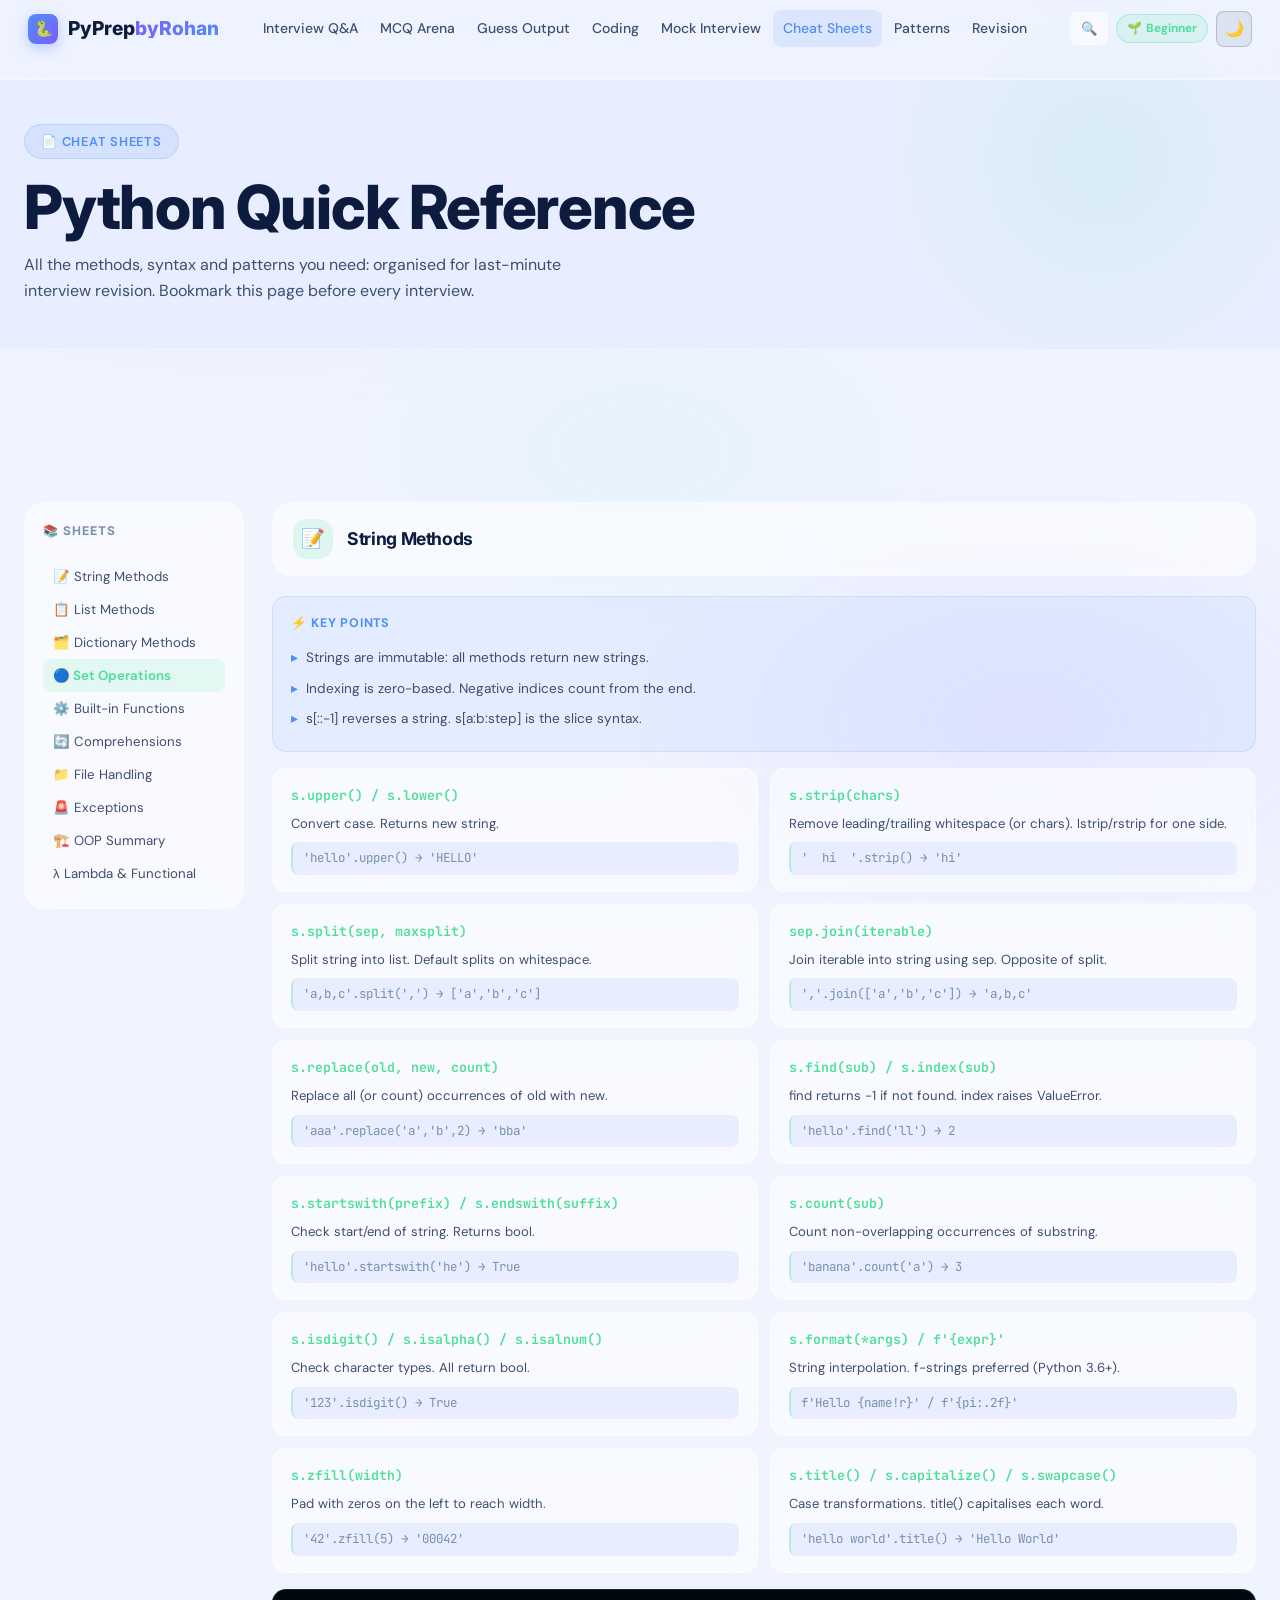
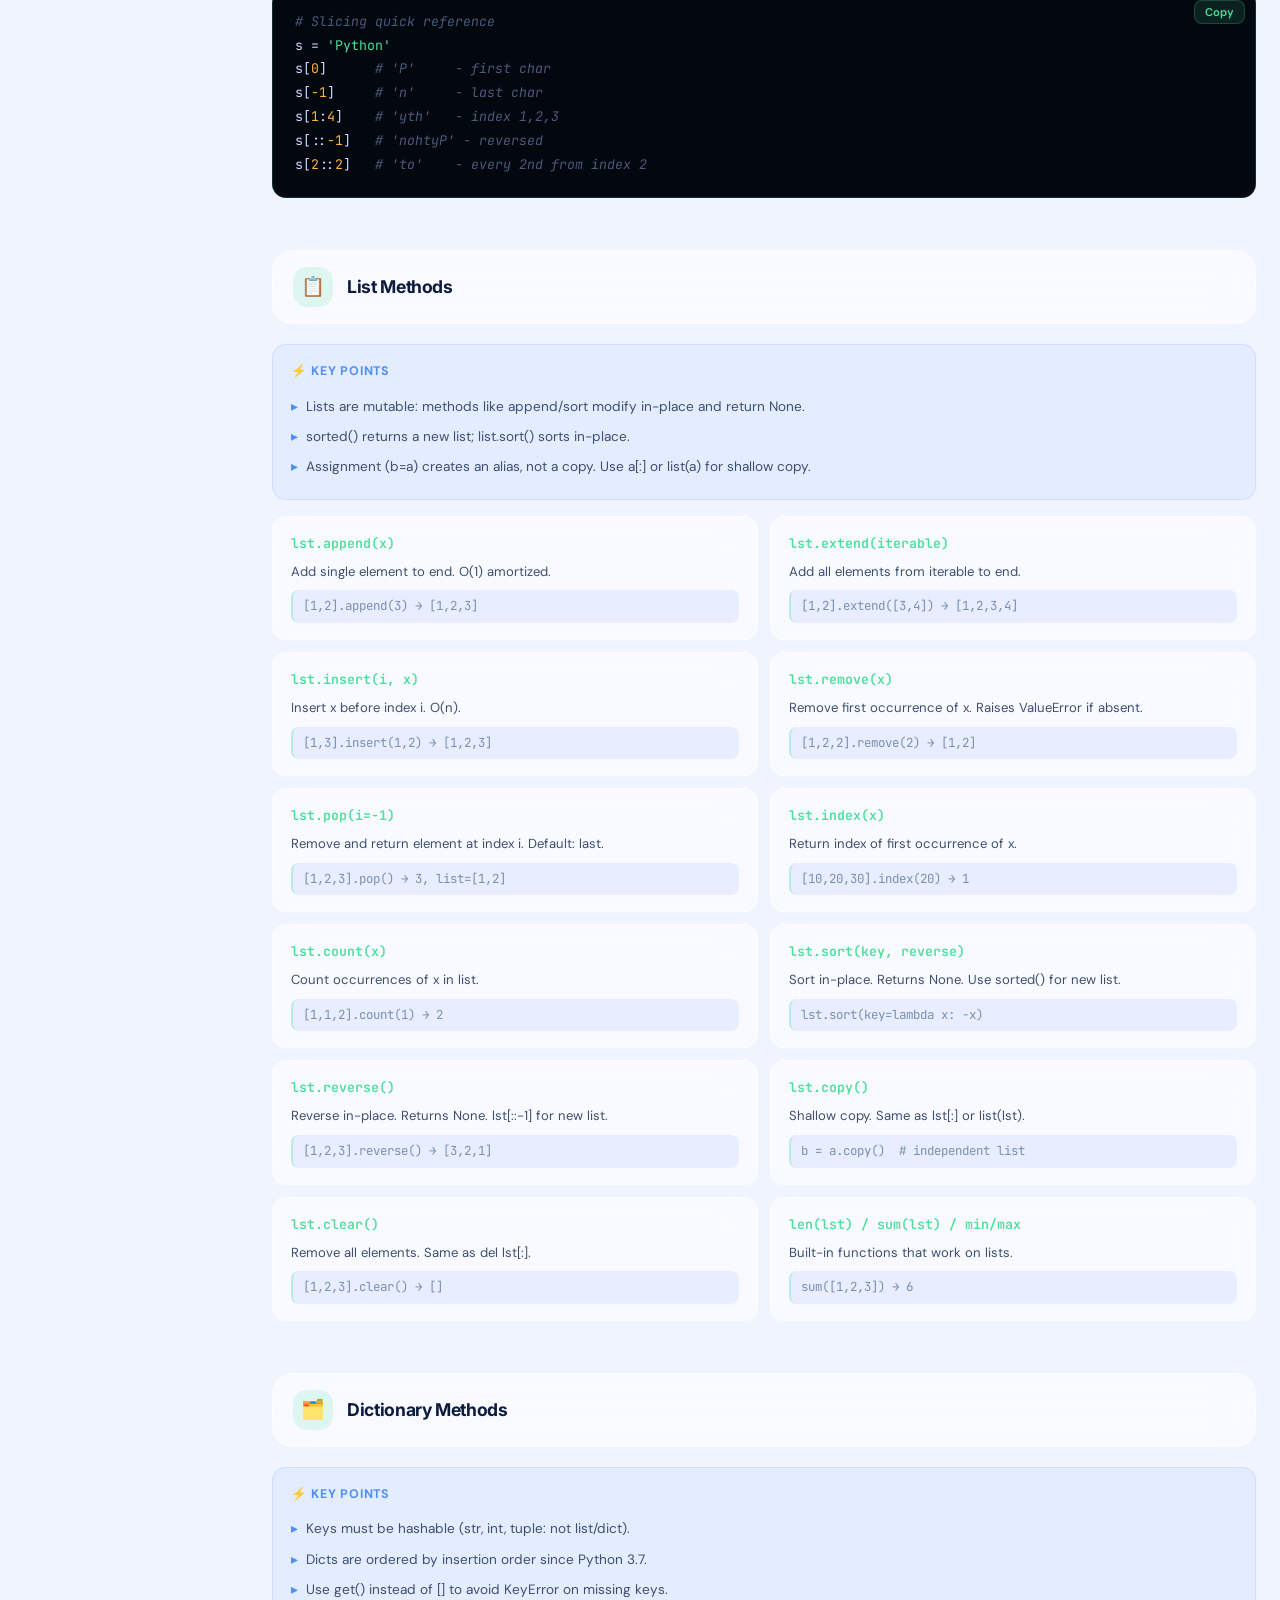
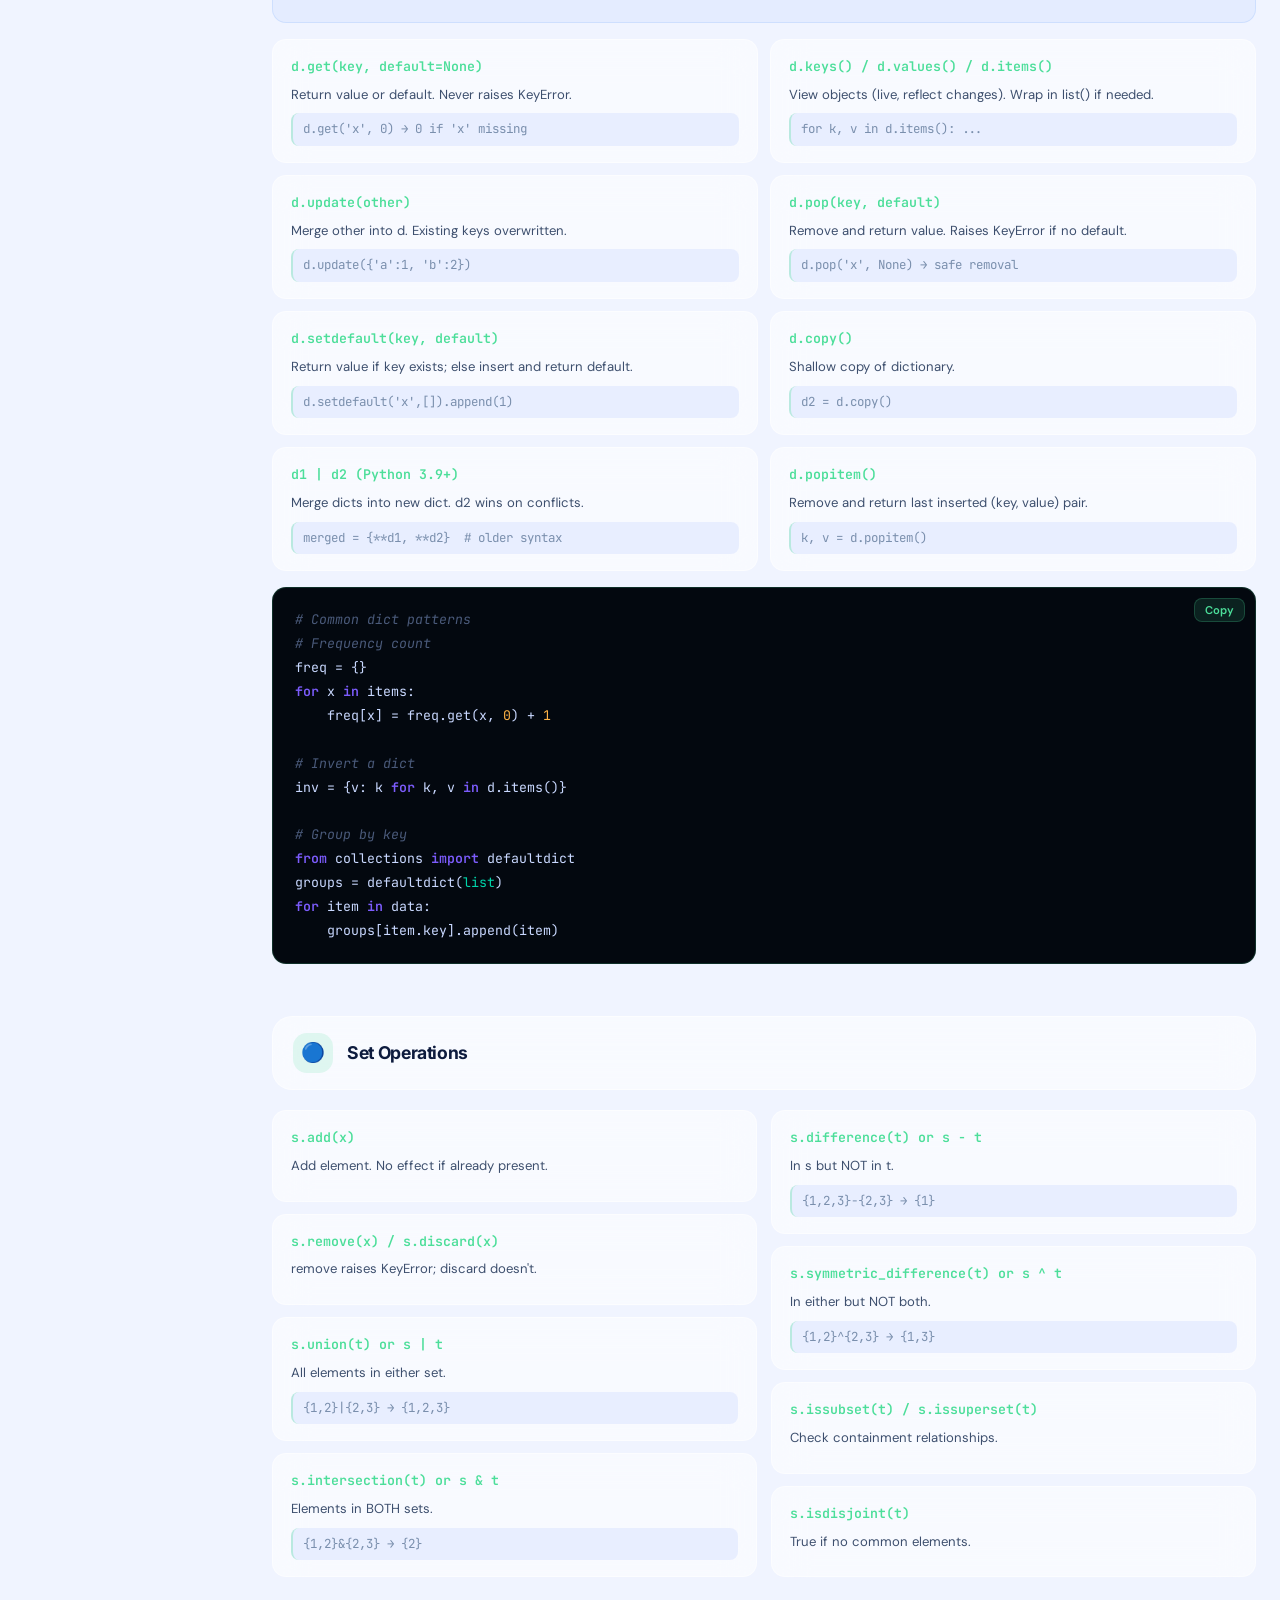
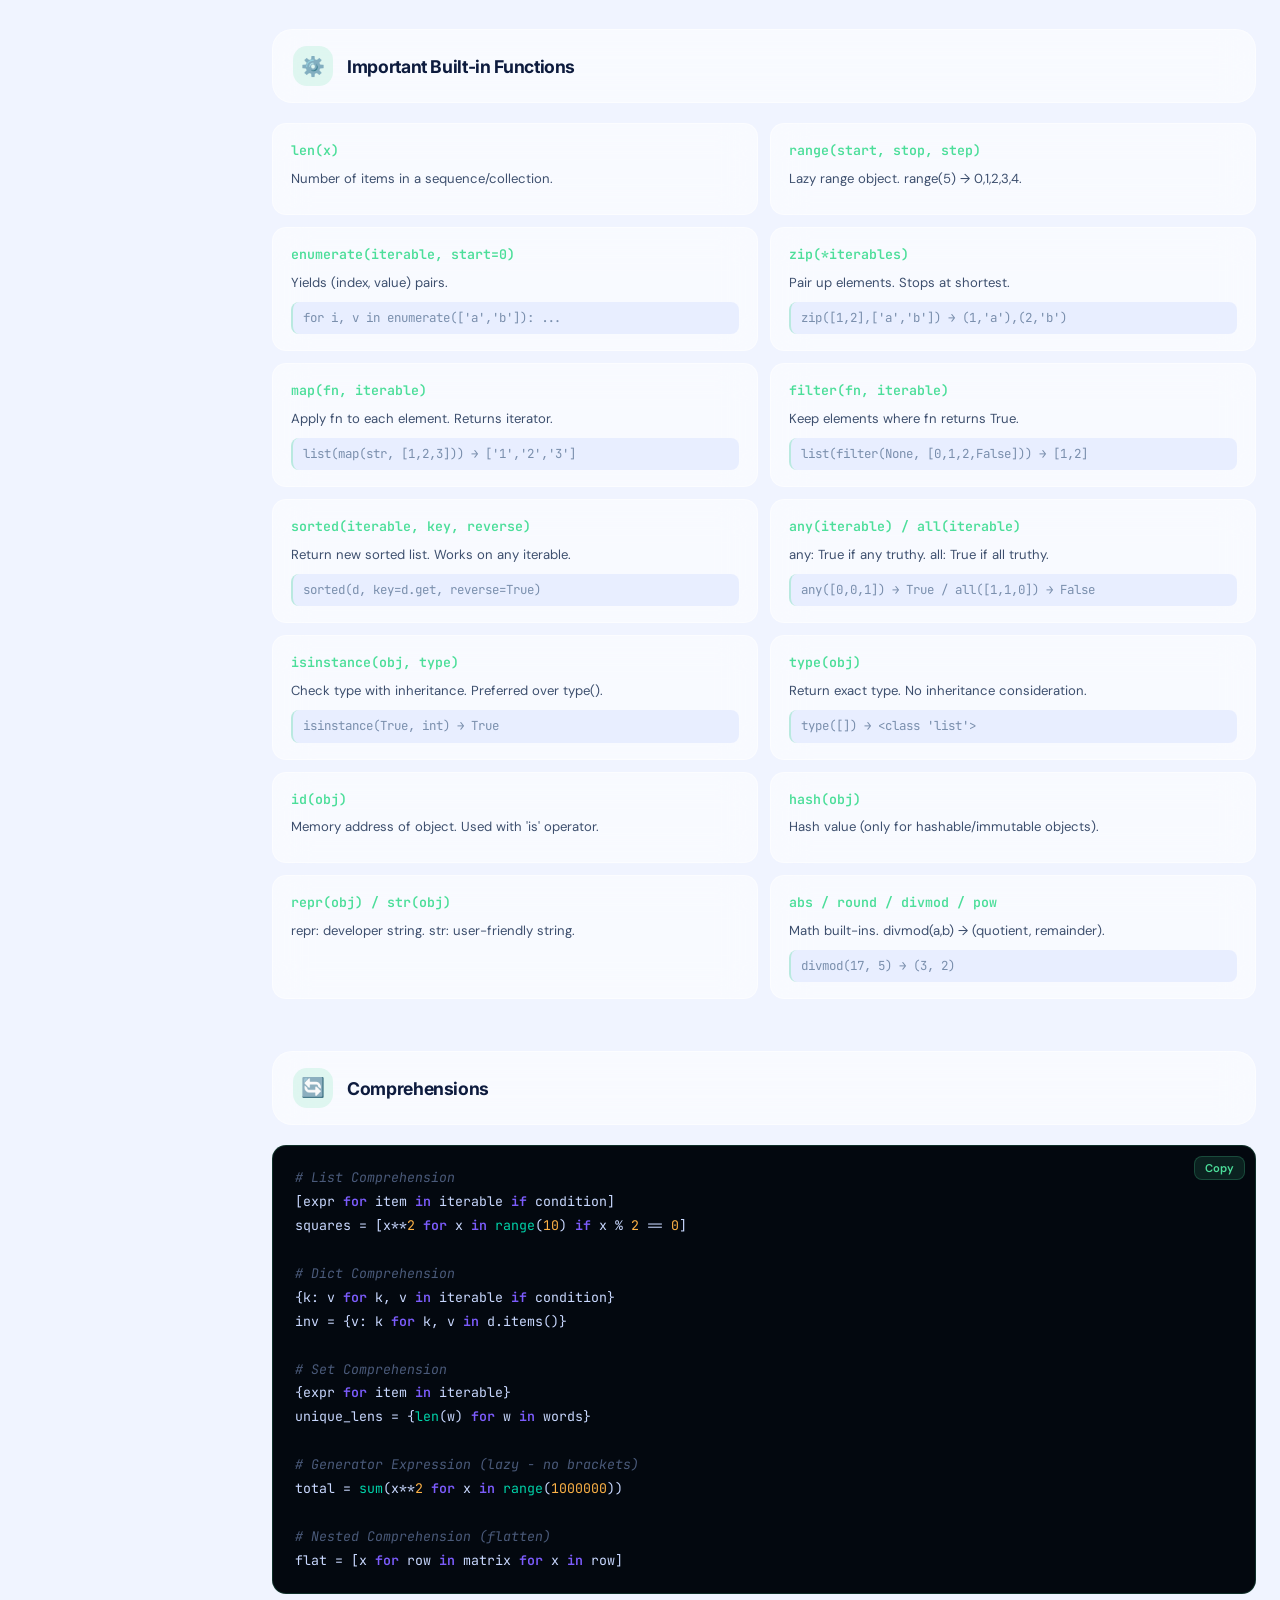
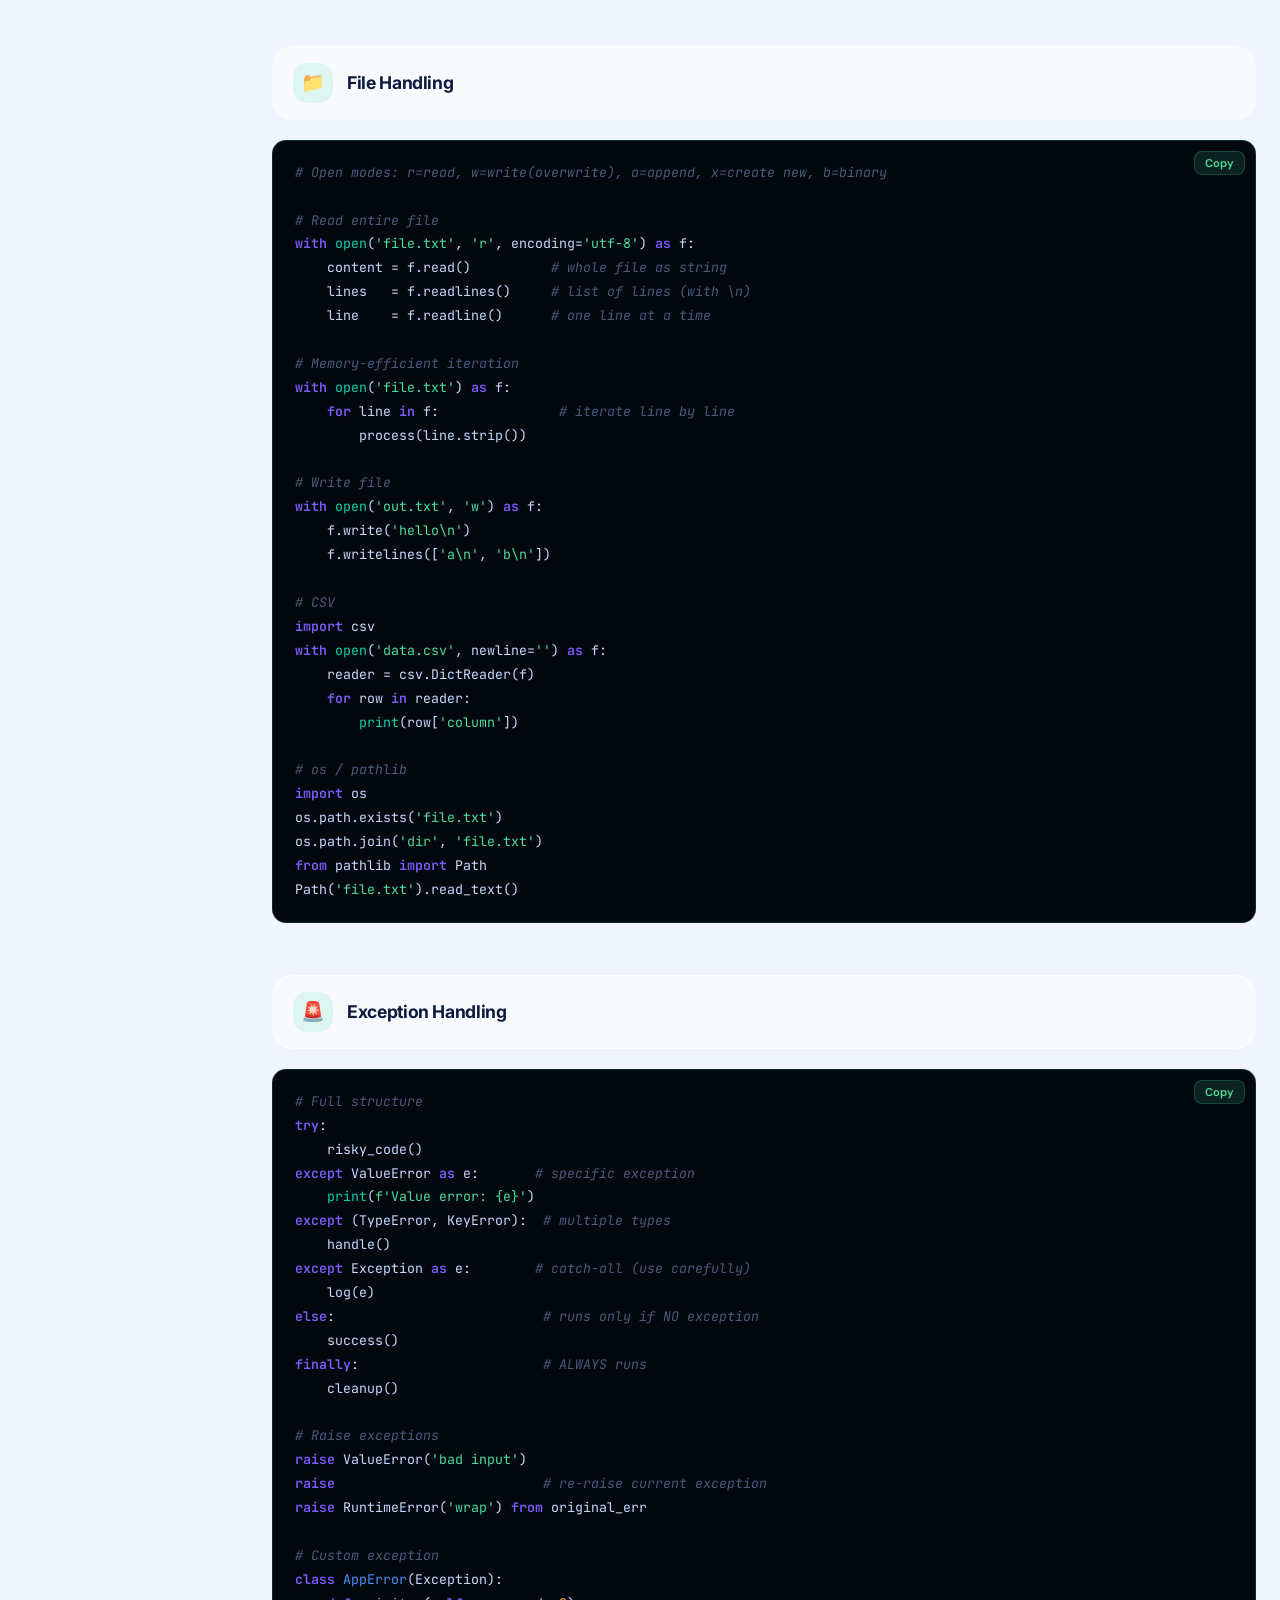
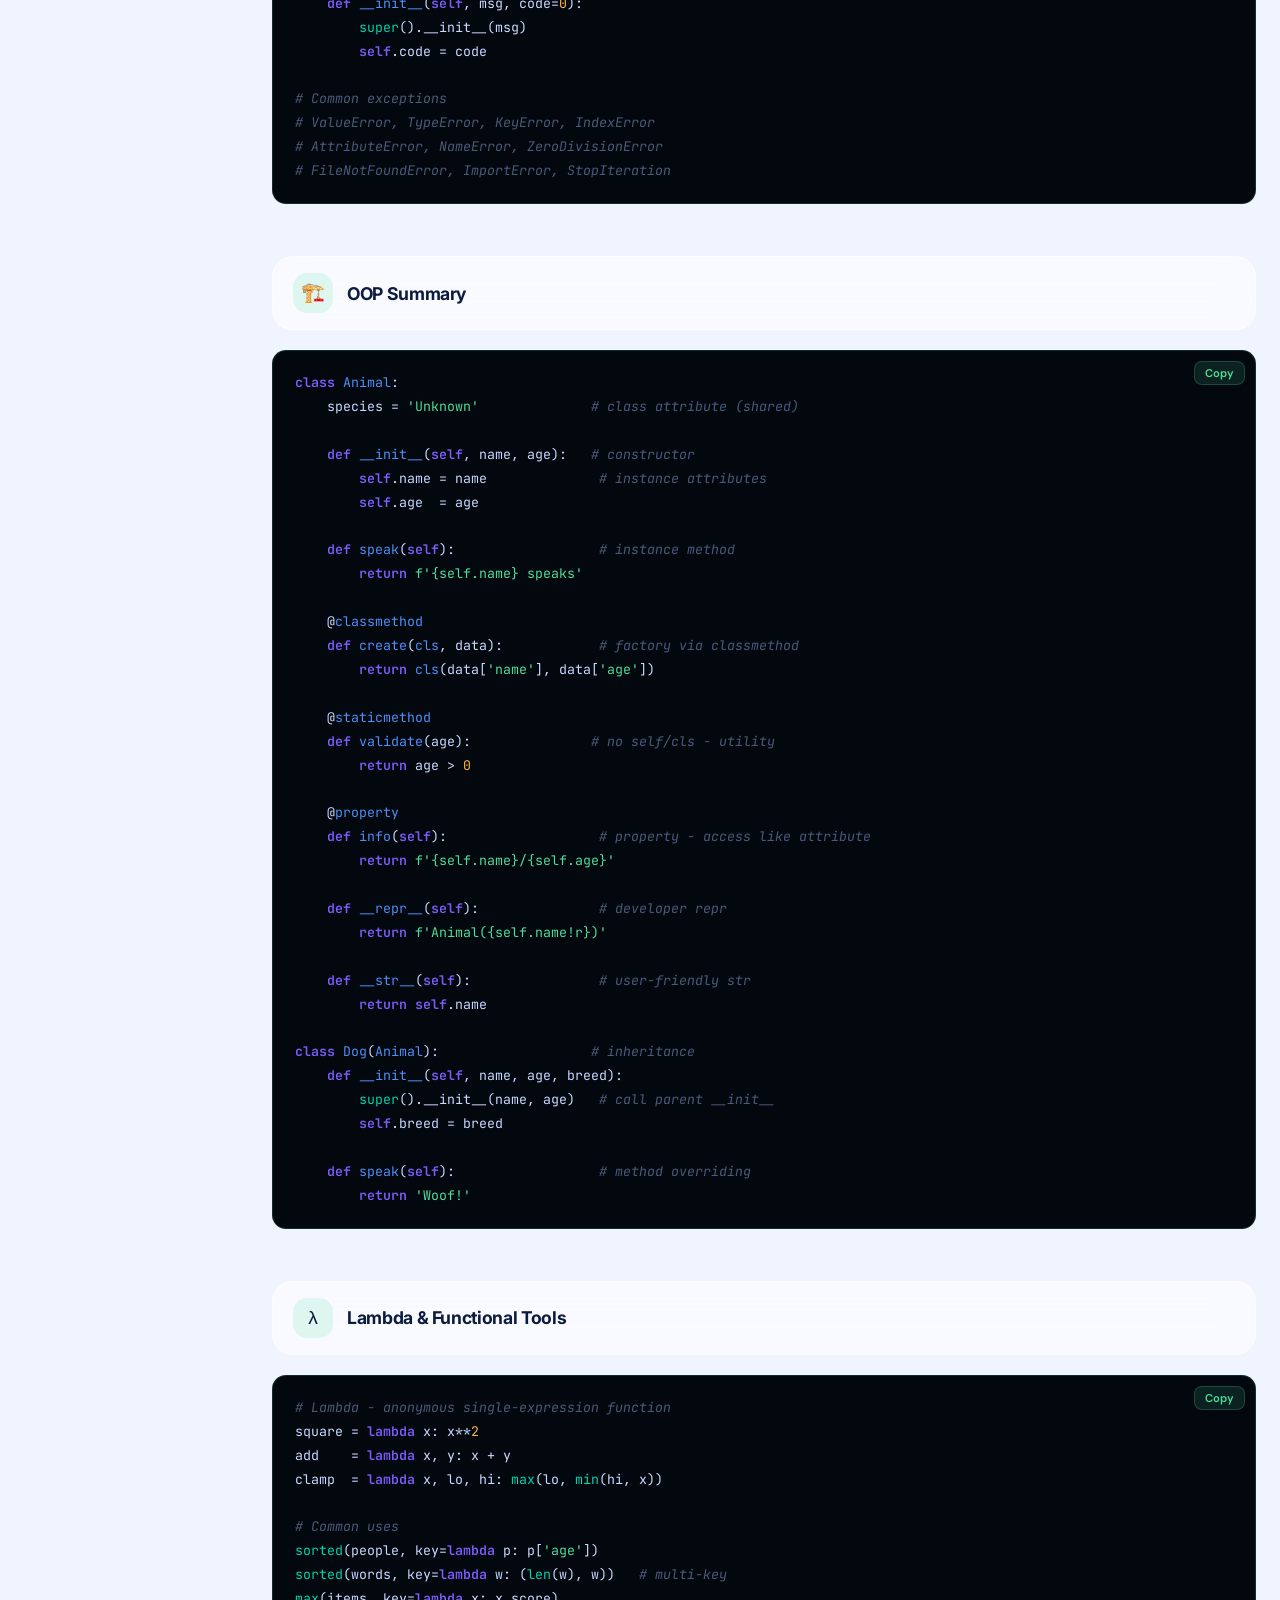
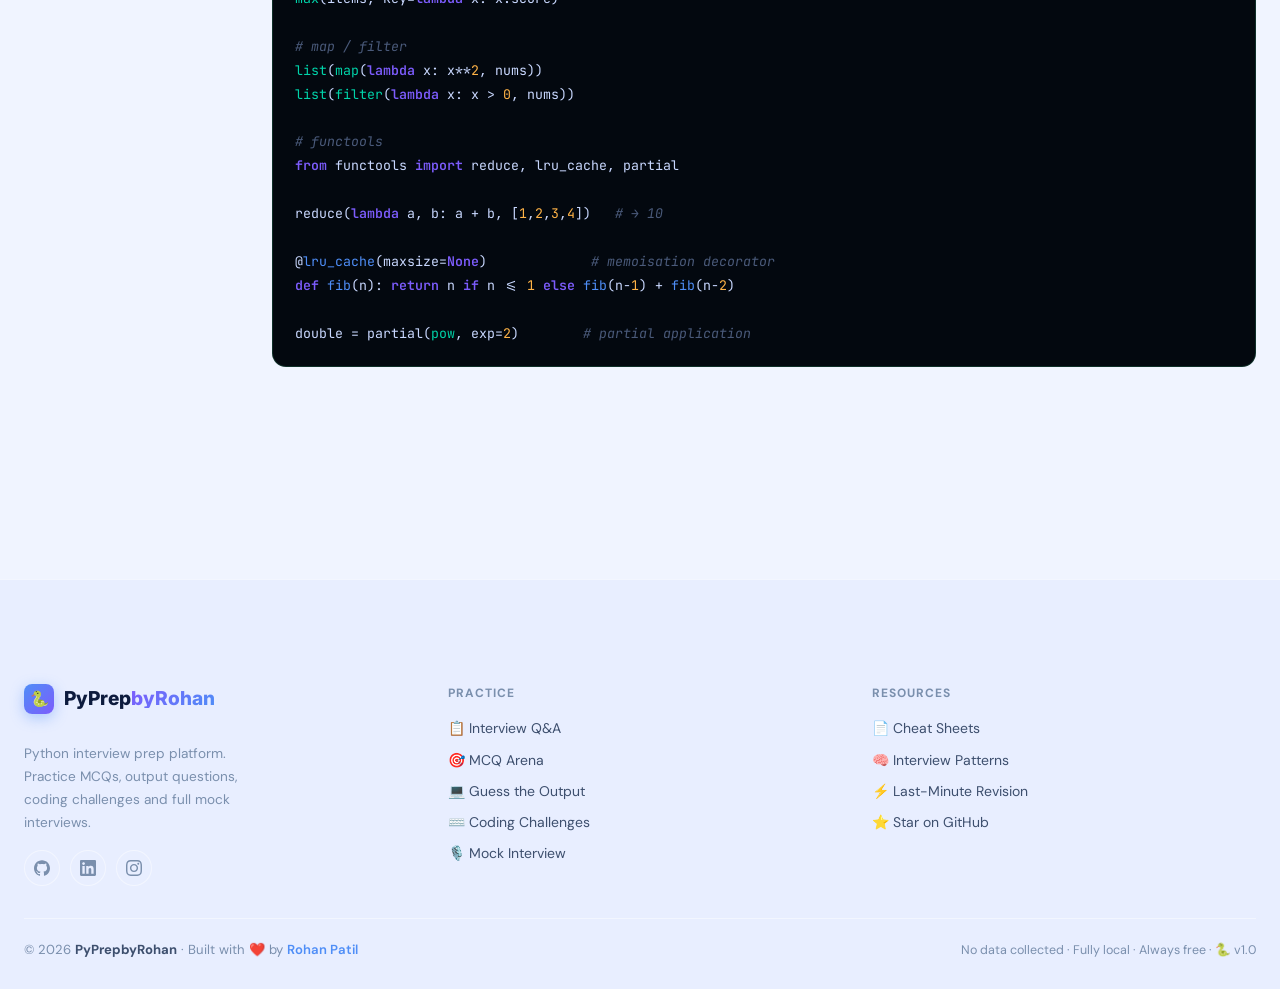
==== commit 5bd2387b: "Final Changes" ====
--- a/cheatsheet.html
+++ b/cheatsheet.html
@@ -1,10 +1,10 @@
 <!DOCTYPE html>
-<html lang="en" data-theme="dark">
+<html lang="en" data-theme="light">
 <head>
   <meta charset="UTF-8" />
   <meta name="viewport" content="width=device-width, initial-scale=1.0" />
-  <meta name="description" content="Python Cheat Sheets — Quick reference for String methods, List operations, Dict methods, OOP, File Handling, Exception Handling and more." />
-  <title>Cheat Sheets — PyPrep Pro</title>
+  <meta name="description" content="Python Cheat Sheets - Quick reference for String methods, List operations, Dict methods, OOP, File Handling, Exception Handling and more." />
+  <title>Cheat Sheets - PyPrepbyRohan</title>
   <link rel="icon" href="data:image/svg+xml,<svg xmlns='http://www.w3.org/2000/svg' viewBox='0 0 100 100'><text y='.9em' font-size='90'>🐍</text></svg>" />
   <link rel="stylesheet" href="css/style.css" />
   <style>
@@ -139,7 +139,7 @@
       overflow-x: auto; white-space: pre;
       position: relative;
     }
-    [data-theme="dark"] .syntax-block { background: #03080f; }
+    [data-theme="light"] .syntax-block { background: #03080f; }
     .syntax-block .kw  { color: #7c5cfc; font-weight: 600; }
     .syntax-block .fn  { color: #4f8ef7; }
     .syntax-block .str { color: #4cde9a; }
@@ -188,7 +188,7 @@
     <div class="navbar__inner">
       <a href="index.html" class="navbar__logo">
         <div class="navbar__logo-icon">🐍</div>
-        PyPrep<span class="accent">Pro</span>
+        <span class="navbar__logo-text"><span class="logo-main">PyPrep</span><span class="logo-by">byRohan</span></span>
       </a>
       <nav class="navbar__nav">
         <a href="questions.html"  class="navbar__link">Interview Q&A</a>
@@ -201,6 +201,8 @@
         <a href="revision.html"   class="navbar__link">Revision</a>
       </nav>
       <div class="navbar__actions">
+        <button class="global-search-btn" title="Search (Ctrl+K)">🔍 <span>Search</span> <kbd>Ctrl K</kbd></button>
+        <span class="xp-badge">🌱 Beginner</span>
         <button class="theme-toggle" title="Toggle Theme">🌙</button>
         <button class="hamburger" aria-label="Toggle menu" aria-expanded="false"><span></span><span></span><span></span></button>
       </div>
@@ -222,27 +224,27 @@
   <div class="container">
     <div class="section-header__eyebrow" style="margin-bottom:12px;">📄 Cheat Sheets</div>
     <h1 style="margin-bottom:8px;">Python Quick Reference</h1>
-    <p style="max-width:560px;">All the methods, syntax and patterns you need — organised for last-minute interview revision. Bookmark this page before every interview.</p>
+    <p style="max-width:560px;">All the methods, syntax and patterns you need: organised for last-minute interview revision. Bookmark this page before every interview.</p>
   </div>
 </div>
 
-<div class="container">
+<div class="container" style="padding-top:calc(var(--nav-height) + 32px);">
   <div class="cs-layout">
 
     <!-- Sidebar -->
     <aside class="sidebar">
       <div class="sidebar__card">
         <div class="sidebar__heading">📚 Sheets</div>
-        <button class="nav-link active" onclick="scrollTo('strings')">📝 String Methods</button>
-        <button class="nav-link" onclick="scrollTo('lists')">📋 List Methods</button>
-        <button class="nav-link" onclick="scrollTo('dicts')">🗂️ Dictionary Methods</button>
-        <button class="nav-link" onclick="scrollTo('sets')">🔵 Set Operations</button>
-        <button class="nav-link" onclick="scrollTo('builtins')">⚙️ Built-in Functions</button>
-        <button class="nav-link" onclick="scrollTo('comprehensions')">🔄 Comprehensions</button>
-        <button class="nav-link" onclick="scrollTo('filehandling')">📁 File Handling</button>
-        <button class="nav-link" onclick="scrollTo('exceptions')">🚨 Exceptions</button>
-        <button class="nav-link" onclick="scrollTo('oop')">🏗️ OOP Summary</button>
-        <button class="nav-link" onclick="scrollTo('lambda')">λ Lambda & Functional</button>
+        <button class="nav-link active" onclick="scrollToSection('strings')">📝 String Methods</button>
+        <button class="nav-link" onclick="scrollToSection('lists')">📋 List Methods</button>
+        <button class="nav-link" onclick="scrollToSection('dicts')">🗂️ Dictionary Methods</button>
+        <button class="nav-link" onclick="scrollToSection('sets')">🔵 Set Operations</button>
+        <button class="nav-link" onclick="scrollToSection('builtins')">⚙️ Built-in Functions</button>
+        <button class="nav-link" onclick="scrollToSection('comprehensions')">🔄 Comprehensions</button>
+        <button class="nav-link" onclick="scrollToSection('filehandling')">📁 File Handling</button>
+        <button class="nav-link" onclick="scrollToSection('exceptions')">🚨 Exceptions</button>
+        <button class="nav-link" onclick="scrollToSection('oop')">🏗️ OOP Summary</button>
+        <button class="nav-link" onclick="scrollToSection('lambda')">λ Lambda & Functional</button>
       </div>
     </aside>
 
@@ -257,7 +259,7 @@
         </div>
         <div class="key-points">
           <div class="key-points__title">⚡ Key Points</div>
-          <div class="key-point">Strings are immutable — all methods return new strings.</div>
+          <div class="key-point">Strings are immutable: all methods return new strings.</div>
           <div class="key-point">Indexing is zero-based. Negative indices count from the end.</div>
           <div class="key-point">s[::-1] reverses a string. s[a:b:step] is the slice syntax.</div>
         </div>
@@ -277,11 +279,11 @@
         </div>
         <div class="syntax-block" style="margin-top:16px;"><button class="copy-btn" onclick="copyBlock(this)">Copy</button><span class="cm"># Slicing quick reference</span>
 s = <span class="str">'Python'</span>
-s[<span class="num">0</span>]      <span class="cm"># 'P'     — first char</span>
-s[<span class="num">-1</span>]     <span class="cm"># 'n'     — last char</span>
-s[<span class="num">1</span>:<span class="num">4</span>]    <span class="cm"># 'yth'   — index 1,2,3</span>
-s[::<span class="num">-1</span>]   <span class="cm"># 'nohtyP' — reversed</span>
-s[<span class="num">2</span>::<span class="num">2</span>]   <span class="cm"># 'to'    — every 2nd from index 2</span></div>
+s[<span class="num">0</span>]      <span class="cm"># 'P'     - first char</span>
+s[<span class="num">-1</span>]     <span class="cm"># 'n'     - last char</span>
+s[<span class="num">1</span>:<span class="num">4</span>]    <span class="cm"># 'yth'   - index 1,2,3</span>
+s[::<span class="num">-1</span>]   <span class="cm"># 'nohtyP' - reversed</span>
+s[<span class="num">2</span>::<span class="num">2</span>]   <span class="cm"># 'to'    - every 2nd from index 2</span></div>
       </div>
 
       <!-- ══ LISTS ════════════════════════════════════════ -->
@@ -292,7 +294,7 @@
         </div>
         <div class="key-points">
           <div class="key-points__title">⚡ Key Points</div>
-          <div class="key-point">Lists are mutable — methods like append/sort modify in-place and return None.</div>
+          <div class="key-point">Lists are mutable: methods like append/sort modify in-place and return None.</div>
           <div class="key-point">sorted() returns a new list; list.sort() sorts in-place.</div>
           <div class="key-point">Assignment (b=a) creates an alias, not a copy. Use a[:] or list(a) for shallow copy.</div>
         </div>
@@ -320,7 +322,7 @@
         </div>
         <div class="key-points">
           <div class="key-points__title">⚡ Key Points</div>
-          <div class="key-point">Keys must be hashable (str, int, tuple — not list/dict).</div>
+          <div class="key-point">Keys must be hashable (str, int, tuple: not list/dict).</div>
           <div class="key-point">Dicts are ordered by insertion order since Python 3.7.</div>
           <div class="key-point">Use get() instead of [] to avoid KeyError on missing keys.</div>
         </div>
@@ -418,7 +420,7 @@
 {expr <span class="kw">for</span> item <span class="kw">in</span> iterable}
 unique_lens = {<span class="bi">len</span>(w) <span class="kw">for</span> w <span class="kw">in</span> words}
 
-<span class="cm"># Generator Expression (lazy — no brackets)</span>
+<span class="cm"># Generator Expression (lazy - no brackets)</span>
 total = <span class="bi">sum</span>(x**<span class="num">2</span> <span class="kw">for</span> x <span class="kw">in</span> <span class="bi">range</span>(<span class="num">1000000</span>))
 
 <span class="cm"># Nested Comprehension (flatten)</span>
@@ -522,11 +524,11 @@
         <span class="kw">return</span> <span class="fn">cls</span>(data[<span class="str">'name'</span>], data[<span class="str">'age'</span>])
 
     @<span class="fn">staticmethod</span>
-    <span class="kw">def</span> <span class="fn">validate</span>(age):               <span class="cm"># no self/cls — utility</span>
+    <span class="kw">def</span> <span class="fn">validate</span>(age):               <span class="cm"># no self/cls - utility</span>
         <span class="kw">return</span> age > <span class="num">0</span>
 
     @<span class="fn">property</span>
-    <span class="kw">def</span> <span class="fn">info</span>(<span class="kw">self</span>):                   <span class="cm"># property — access like attribute</span>
+    <span class="kw">def</span> <span class="fn">info</span>(<span class="kw">self</span>):                   <span class="cm"># property - access like attribute</span>
         <span class="kw">return</span> <span class="str">f'{self.name}/{self.age}'</span>
 
     <span class="kw">def</span> <span class="fn">__repr__</span>(<span class="kw">self</span>):               <span class="cm"># developer repr</span>
@@ -550,7 +552,7 @@
           <div class="sheet-header__icon">λ</div>
           <h3 class="sheet-header__title">Lambda &amp; Functional Tools</h3>
         </div>
-        <div class="syntax-block"><button class="copy-btn" onclick="copyBlock(this)">Copy</button><span class="cm"># Lambda — anonymous single-expression function</span>
+        <div class="syntax-block"><button class="copy-btn" onclick="copyBlock(this)">Copy</button><span class="cm"># Lambda - anonymous single-expression function</span>
 square = <span class="kw">lambda</span> x: x**<span class="num">2</span>
 add    = <span class="kw">lambda</span> x, y: x + y
 clamp  = <span class="kw">lambda</span> x, lo, hi: <span class="bi">max</span>(lo, <span class="bi">min</span>(hi, x))
@@ -579,19 +581,68 @@
   </div>
 </div>
 
-<footer class="footer">
+<footer class="footer" aria-label="Footer">
   <div class="container">
-    <div class="footer__bottom" style="border-top:none;padding-top:0;">
-      <p>© 2025 PyPrep Pro · Built by <a href="https://github.com/rohanjpatil01" target="_blank" rel="noopener">Rohan Patil</a></p>
-      <p><a href="https://instagram.com/rohanjpatil01" target="_blank" rel="noopener" style="margin-right:14px;">@rohanjpatil01</a><a href="index.html">← Home</a></p>
+    <div style="display:grid;grid-template-columns:1fr 1fr 1fr;gap:40px;padding:48px 0 32px;border-bottom:1px solid var(--border-glass);flex-wrap:wrap;">
+
+      <!-- Brand col -->
+      <div>
+        <a href="index.html" class="navbar__logo" style="text-decoration:none;margin-bottom:16px;display:inline-flex;">
+          <div class="navbar__logo-icon">🐍</div>
+          <span class="navbar__logo-text"><span class="logo-main">PyPrep</span><span class="logo-by">byRohan</span></span>
+        </a>
+        <p style="font-size:0.85rem;color:var(--text-muted);line-height:1.7;margin-top:12px;max-width:220px;">Python interview prep platform. Practice MCQs, output questions, coding challenges and full mock interviews.</p>
+        <div style="display:flex;gap:10px;margin-top:16px;">
+          <a href="https://github.com/RohanPatil01" target="_blank" rel="noopener" title="GitHub" class="footer-social footer-social--github">
+            <svg width="16" height="16" viewBox="0 0 24 24" fill="currentColor"><path d="M12 .297c-6.63 0-12 5.373-12 12 0 5.303 3.438 9.8 8.205 11.385.6.113.82-.258.82-.577 0-.285-.01-1.04-.015-2.04-3.338.724-4.042-1.61-4.042-1.61C4.422 18.07 3.633 17.7 3.633 17.7c-1.087-.744.084-.729.084-.729 1.205.084 1.838 1.236 1.838 1.236 1.07 1.835 2.809 1.305 3.495.998.108-.776.417-1.305.76-1.605-2.665-.3-5.466-1.332-5.466-5.93 0-1.31.465-2.38 1.235-3.22-.135-.303-.54-1.523.105-3.176 0 0 1.005-.322 3.3 1.23.96-.267 1.98-.399 3-.405 1.02.006 2.04.138 3 .405 2.28-1.552 3.285-1.23 3.285-1.23.645 1.653.24 2.873.12 3.176.765.84 1.23 1.91 1.23 3.22 0 4.61-2.805 5.625-5.475 5.92.42.36.81 1.096.81 2.22 0 1.606-.015 2.896-.015 3.286 0 .315.21.69.825.57C20.565 22.092 24 17.592 24 12.297c0-6.627-5.373-12-12-12"/></svg>
+          </a>
+          <a href="https://www.linkedin.com/in/rohanpatil01/" target="_blank" rel="noopener" title="LinkedIn" class="footer-social footer-social--linkedin">
+            <svg width="16" height="16" viewBox="0 0 24 24" fill="currentColor"><path d="M20.447 20.452h-3.554v-5.569c0-1.328-.027-3.037-1.852-3.037-1.853 0-2.136 1.445-2.136 2.939v5.667H9.351V9h3.414v1.561h.046c.477-.9 1.637-1.85 3.37-1.85 3.601 0 4.267 2.37 4.267 5.455v6.286zM5.337 7.433c-1.144 0-2.063-.926-2.063-2.065 0-1.138.92-2.063 2.063-2.063 1.14 0 2.064.925 2.064 2.063 0 1.139-.925 2.065-2.064 2.065zm1.782 13.019H3.555V9h3.564v11.452zM22.225 0H1.771C.792 0 0 .774 0 1.729v20.542C0 23.227.792 24 1.771 24h20.451C23.2 24 24 23.227 24 22.271V1.729C24 .774 23.2 0 22.222 0h.003z"/></svg>
+          </a>
+          <a href="https://www.instagram.com/rohanjpatil01" target="_blank" rel="noopener" title="Instagram" class="footer-social footer-social--instagram">
+            <svg width="16" height="16" viewBox="0 0 24 24" fill="currentColor"><path d="M12 2.163c3.204 0 3.584.012 4.85.07 3.252.148 4.771 1.691 4.919 4.919.058 1.265.069 1.645.069 4.849 0 3.205-.012 3.584-.069 4.849-.149 3.225-1.664 4.771-4.919 4.919-1.266.058-1.644.07-4.85.07-3.204 0-3.584-.012-4.849-.07-3.26-.149-4.771-1.699-4.919-4.92-.058-1.265-.07-1.644-.07-4.849 0-3.204.013-3.583.07-4.849.149-3.227 1.664-4.771 4.919-4.919 1.266-.057 1.645-.069 4.849-.069zm0-2.163c-3.259 0-3.667.014-4.947.072-4.358.2-6.78 2.618-6.98 6.98-.059 1.281-.073 1.689-.073 4.948 0 3.259.014 3.668.072 4.948.2 4.358 2.618 6.78 6.98 6.98 1.281.058 1.689.072 4.948.072 3.259 0 3.668-.014 4.948-.072 4.354-.2 6.782-2.618 6.979-6.98.059-1.28.073-1.689.073-4.948 0-3.259-.014-3.667-.072-4.947-.196-4.354-2.617-6.78-6.979-6.98-1.281-.059-1.69-.073-4.949-.073zm0 5.838c-3.403 0-6.162 2.759-6.162 6.162s2.759 6.163 6.162 6.163 6.162-2.759 6.162-6.163c0-3.403-2.759-6.162-6.162-6.162zm0 10.162c-2.209 0-4-1.79-4-4 0-2.209 1.791-4 4-4s4 1.791 4 4c0 2.21-1.791 4-4 4zm6.406-11.845c-.796 0-1.441.645-1.441 1.44s.645 1.44 1.441 1.44c.795 0 1.439-.645 1.439-1.44s-.644-1.44-1.439-1.44z"/></svg>
+          </a>
+        </div>
+      </div>
+
+      <!-- Practice col -->
+      <div>
+        <div style="font-size:0.75rem;font-weight:700;text-transform:uppercase;letter-spacing:0.08em;color:var(--text-muted);margin-bottom:14px;">Practice</div>
+        <div style="display:flex;flex-direction:column;gap:8px;">
+          <a href="questions.html" style="font-size:0.875rem;color:var(--text-secondary);text-decoration:none;transition:color 0.2s;" onmouseover="this.style.color='var(--brand-primary)'" onmouseout="this.style.color='var(--text-secondary)'">📋 Interview Q&amp;A</a>
+          <a href="mcq.html"       style="font-size:0.875rem;color:var(--text-secondary);text-decoration:none;transition:color 0.2s;" onmouseover="this.style.color='var(--brand-primary)'" onmouseout="this.style.color='var(--text-secondary)'">🎯 MCQ Arena</a>
+          <a href="output.html"    style="font-size:0.875rem;color:var(--text-secondary);text-decoration:none;transition:color 0.2s;" onmouseover="this.style.color='var(--brand-primary)'" onmouseout="this.style.color='var(--text-secondary)'">💻 Guess the Output</a>
+          <a href="coding.html"    style="font-size:0.875rem;color:var(--text-secondary);text-decoration:none;transition:color 0.2s;" onmouseover="this.style.color='var(--brand-primary)'" onmouseout="this.style.color='var(--text-secondary)'">⌨️ Coding Challenges</a>
+          <a href="mock.html"      style="font-size:0.875rem;color:var(--text-secondary);text-decoration:none;transition:color 0.2s;" onmouseover="this.style.color='var(--brand-primary)'" onmouseout="this.style.color='var(--text-secondary)'">🎙️ Mock Interview</a>
+        </div>
+      </div>
+
+      <!-- Resources col -->
+      <div>
+        <div style="font-size:0.75rem;font-weight:700;text-transform:uppercase;letter-spacing:0.08em;color:var(--text-muted);margin-bottom:14px;">Resources</div>
+        <div style="display:flex;flex-direction:column;gap:8px;">
+          <a href="cheatsheet.html" style="font-size:0.875rem;color:var(--text-secondary);text-decoration:none;transition:color 0.2s;" onmouseover="this.style.color='var(--brand-primary)'" onmouseout="this.style.color='var(--text-secondary)'">📄 Cheat Sheets</a>
+          <a href="patterns.html"   style="font-size:0.875rem;color:var(--text-secondary);text-decoration:none;transition:color 0.2s;" onmouseover="this.style.color='var(--brand-primary)'" onmouseout="this.style.color='var(--text-secondary)'">🧠 Interview Patterns</a>
+          <a href="revision.html"   style="font-size:0.875rem;color:var(--text-secondary);text-decoration:none;transition:color 0.2s;" onmouseover="this.style.color='var(--brand-primary)'" onmouseout="this.style.color='var(--text-secondary)'">⚡ Last-Minute Revision</a>
+          <a href="https://github.com/RohanPatil01" target="_blank" rel="noopener" style="font-size:0.875rem;color:var(--text-secondary);text-decoration:none;transition:color 0.2s;" onmouseover="this.style.color='var(--brand-primary)'" onmouseout="this.style.color='var(--text-secondary)'">⭐ Star on GitHub</a>
+        </div>
+      </div>
+
+    </div>
+
+    <!-- Bottom bar -->
+    <div class="footer__bottom" style="padding-top:20px;border-top:none;">
+      <p style="font-size:0.82rem;color:var(--text-muted);">© 2026 <strong style="color:var(--text-secondary);">PyPrepbyRohan</strong> · Built with ❤️ by <a href="https://github.com/RohanPatil01" target="_blank" rel="noopener" style="color:var(--brand-primary);font-weight:600;">Rohan Patil</a></p>
+      <p style="font-size:0.78rem;color:var(--text-muted);">No data collected · Fully local · Always free · 🐍 v1.0</p>
     </div>
   </div>
 </footer>
 
 <button class="scroll-top" aria-label="Scroll to top">↑</button>
 <script src="js/main.js"></script>
+<script src="js/features.js"></script>
 <script>
-function scrollTo(id) {
+function scrollToSection(id) {
   document.getElementById(id)?.scrollIntoView({ behavior:'smooth', block:'start' });
   document.querySelectorAll('.nav-link').forEach(l => l.classList.remove('active'));
   event.target.classList.add('active');
--- a/css/style.css
+++ b/css/style.css
@@ -3,7 +3,7 @@
    Author: Rohan Patil | rohanjpatil01
    ============================================================ */
 
-@import url('https://fonts.googleapis.com/css2?family=Syne:wght@400;500;600;700;800&family=DM+Sans:ital,wght@0,300;0,400;0,500;0,600;1,300&family=JetBrains+Mono:wght@400;500;600&display=swap');
+@import url('https://fonts.googleapis.com/css2?family=Inter:wght@300;400;500;600;700;800;900&family=DM+Sans:ital,wght@0,300;0,400;0,500;0,600;1,300&family=JetBrains+Mono:wght@400;500;600&display=swap');
 
 /* ── CSS Variables ───────────────────────────────────────── */
 :root {
@@ -55,11 +55,11 @@
   --transition: 0.28s cubic-bezier(0.4, 0, 0.2, 1);
   --transition-slow: 0.5s cubic-bezier(0.4, 0, 0.2, 1);
 
-  --font-display: 'Syne', sans-serif;
+  --font-display: 'Inter', sans-serif;
   --font-body:    'DM Sans', sans-serif;
   --font-mono:    'JetBrains Mono', monospace;
 
-  --nav-height: 68px;
+  --nav-height: 80px;
   --sidebar-w:  260px;
 }
 
@@ -254,6 +254,7 @@
   -webkit-backdrop-filter: var(--blur-nav);
   border-bottom: 1px solid var(--border-glass);
   transition: all var(--transition);
+  padding: 10px 0;
 }
 
 .navbar.scrolled {
@@ -266,7 +267,8 @@
   display: flex;
   align-items: center;
   justify-content: space-between;
-  gap: 24px;
+  gap: 12px;
+  padding: 0 4px;
 }
 
 .navbar__logo {
@@ -275,18 +277,25 @@
   gap: 10px;
   font-family: var(--font-display);
   font-weight: 800;
-  font-size: 1.25rem;
+  font-size: 1.2rem;
   color: var(--text-primary);
   white-space: nowrap;
+  margin-right: 4px;
   text-decoration: none;
+  letter-spacing: 0;
+}
+.navbar__logo-text {
+  display: inline-flex;
+  letter-spacing: 0;
+  line-height: 1;
 }
 
 .navbar__logo-icon {
-  width: 36px; height: 36px;
+  width: 30px; height: 30px;
   background: var(--grad-primary);
-  border-radius: 10px;
+  border-radius: 8px;
   display: flex; align-items: center; justify-content: center;
-  font-size: 1.1rem;
+  font-size: 0.95rem;
   flex-shrink: 0;
   box-shadow: 0 4px 14px rgba(79, 142, 247, 0.40);
 }
@@ -296,13 +305,14 @@
 .navbar__nav {
   display: flex;
   align-items: center;
-  gap: 4px;
+  gap: 2px;
   flex: 1;
   justify-content: center;
+  padding: 0 8px;
 }
 
 .navbar__link {
-  padding: 7px 14px;
+  padding: 7px 10px;
   border-radius: var(--radius-sm);
   font-size: 0.875rem;
   font-weight: 500;
@@ -320,25 +330,53 @@
 .navbar__actions {
   display: flex;
   align-items: center;
-  gap: 10px;
+  gap: 8px;
   flex-shrink: 0;
+  margin-left: 4px;
 }
 
 .theme-toggle {
-  width: 40px; height: 40px;
+  width: 36px; height: 36px;
   border-radius: var(--radius-sm);
   background: var(--bg-card);
   border: 1px solid var(--border-glass);
   display: flex; align-items: center; justify-content: center;
-  font-size: 1.05rem;
+  font-size: 0.95rem;
   transition: all var(--transition);
   backdrop-filter: var(--blur-glass);
-}
-
+  cursor: pointer;
+}
 .theme-toggle:hover {
   background: var(--bg-card-hover);
   border-color: rgba(79,142,247,0.30);
-  transform: rotate(15deg);
+  transform: rotate(15deg) scale(1.05);
+}
+[data-theme="light"] .theme-toggle {
+  background: rgba(13,27,62,0.08);
+  border-color: rgba(13,27,62,0.18);
+}
+.global-search-btn {
+  display: flex; align-items: center; gap: 6px;
+  padding: 6px 10px;
+  border-radius: var(--radius-sm);
+  background: var(--bg-card);
+  border: 1px solid var(--border-glass);
+  color: var(--text-muted);
+  font-size: 0.82rem; font-weight: 500;
+  cursor: pointer; transition: all var(--transition);
+  backdrop-filter: var(--blur-glass);
+  white-space: nowrap;
+}
+.global-search-btn:hover {
+  border-color: var(--brand-primary);
+  color: var(--brand-primary);
+  background: var(--bg-tag);
+}
+.global-search-btn kbd {
+  background: var(--bg-secondary);
+  border: 1px solid var(--border-glass);
+  border-radius: 4px; padding: 1px 5px;
+  font-size: 0.7rem; font-family: var(--font-mono); color: var(--text-muted);
 }
 
 .hamburger {
@@ -1047,20 +1085,21 @@
 }
 .footer__social-link {
   width: 36px; height: 36px;
-  border-radius: var(--radius-sm);
-  background: var(--bg-card);
+  border-radius: 50%;
+  background: var(--bg-secondary);
   border: 1px solid var(--border-glass);
   display: flex; align-items: center; justify-content: center;
   color: var(--text-muted);
   font-size: 0.9rem;
-  transition: all var(--transition);
-  backdrop-filter: var(--blur-glass);
+  transition: all 0.25s ease;
+  text-decoration: none;
 }
 .footer__social-link:hover {
+  transform: translateY(-2px);
+  box-shadow: 0 4px 14px rgba(0,0,0,0.15);
   background: var(--brand-primary);
   border-color: var(--brand-primary);
   color: #fff;
-  transform: translateY(-2px);
 }
 
 .footer__bottom {
@@ -1165,3 +1204,174 @@
   outline-offset: 3px;
   border-radius: 4px;
 }
+
+/* ── Logo Branding ───────────────────────────────────────── */
+.navbar__logo {
+  letter-spacing: 0;
+}
+.logo-main {
+  color: var(--text-primary);
+  font-weight: 800;
+  letter-spacing: 0;
+}
+[data-theme="dark"] .logo-main {
+  color: #ffffff;
+}
+.logo-by {
+  background: linear-gradient(135deg, #7c5cfc, #4f8ef7);
+  -webkit-background-clip: text;
+  -webkit-text-fill-color: transparent;
+  background-clip: text;
+  font-weight: 800;
+  letter-spacing: 0;
+}
+
+/* ── XP Badge ────────────────────────────────────────────── */
+.xp-badge {
+  padding: 4px 10px;
+  border-radius: var(--radius-pill);
+  font-size: 0.74rem;
+  font-weight: 700;
+  border: 1.5px solid rgba(76,222,154,0.45);
+  background: rgba(76,222,154,0.15);
+  color: #2ecc71;
+  display: inline-flex;
+  gap: 4px;
+  align-items: center;
+  cursor: default;
+  white-space: nowrap;
+  transition: all var(--transition);
+}
+[data-theme="light"] .xp-badge {
+  background: rgba(46,204,113,0.12);
+  border-color: rgba(46,204,113,0.40);
+  color: #1a9e4f;
+}
+
+/* ── Page Top Breathing Room ─────────────────────────────── */
+/* Pages without a page-hero need padding below fixed navbar */
+.cs-layout,
+.pt-layout,
+.coding-layout,
+.questions-layout {
+  padding-top: calc(var(--nav-height) + 32px);
+}
+
+/* ── Navbar Responsive Tightening ────────────────────────── */
+/* Hide search text, keep icon only when space is tight */
+@media (max-width: 1300px) {
+  .global-search-btn span { display: none; }
+  .global-search-btn kbd  { display: none; }
+  .global-search-btn { padding: 7px 10px; }
+  .xp-badge span:last-child { display: none; }
+}
+@media (max-width: 1100px) {
+  .navbar__link { padding: 7px 8px; font-size: 0.82rem; }
+}
+
+/* ── Footer Responsive ───────────────────────────────────── */
+@media (max-width: 768px) {
+  footer .container > div:first-child {
+    grid-template-columns: 1fr !important;
+    gap: 28px !important;
+    padding: 32px 0 24px !important;
+  }
+}
+
+/* ── Footer Social Buttons ───────────────────────────────── */
+.footer-social {
+  width: 36px; height: 36px;
+  border-radius: 50%;
+  background: var(--bg-secondary);
+  border: 1px solid var(--border-glass);
+  display: inline-flex;
+  align-items: center;
+  justify-content: center;
+  text-decoration: none;
+  color: var(--text-muted);
+  transition: all 0.25s ease;
+  flex-shrink: 0;
+}
+.footer-social:hover {
+  transform: translateY(-2px);
+  box-shadow: 0 4px 14px rgba(0,0,0,0.15);
+}
+.footer-social--github:hover {
+  background: #24292e;
+  border-color: #24292e;
+  color: #fff;
+}
+.footer-social--linkedin:hover {
+  background: #0a66c2;
+  border-color: #0a66c2;
+  color: #fff;
+}
+.footer-social--instagram:hover {
+  background: linear-gradient(45deg, #f09433, #e6683c, #dc2743, #cc2366, #bc1888);
+  border-color: #dc2743;
+  color: #fff;
+}
+
+/* ── Question Answer Formatting ─────────────────────────── */
+.q-card__answer { font-size:0.9rem; color:var(--text-secondary); line-height:1.75; }
+.q-card__answer code {
+  font-family: var(--font-mono);
+  font-size: 0.82rem;
+  background: rgba(79,142,247,0.12);
+  color: var(--brand-primary);
+  padding: 2px 7px;
+  border-radius: 4px;
+  border: 1px solid rgba(79,142,247,0.20);
+}
+[data-theme="light"] .q-card__answer code {
+  background: rgba(79,142,247,0.08);
+  color: #2563eb;
+}
+.q-card__answer ul { padding-left: 20px; margin: 10px 0; }
+.q-card__answer li { margin-bottom: 5px; }
+.q-card__answer strong { color: var(--text-primary); font-weight: 600; }
+
+/* Key Point box */
+.key-point-box {
+  margin: 14px 0;
+  padding: 12px 16px;
+  border-radius: var(--radius-md);
+  background: rgba(255,179,71,0.10);
+  border-left: 3px solid var(--brand-warning);
+}
+.key-point-box__label {
+  font-size: 0.7rem; font-weight: 800;
+  text-transform: uppercase; letter-spacing: 0.08em;
+  color: var(--brand-warning); margin-bottom: 5px;
+}
+.key-point-box p { margin:0; font-size:0.875rem; color:var(--text-secondary); }
+
+/* Common Trap box */
+.trap-box {
+  margin: 14px 0;
+  padding: 12px 16px;
+  border-radius: var(--radius-md);
+  background: rgba(255,92,92,0.08);
+  border-left: 3px solid var(--brand-danger);
+}
+.trap-box__label {
+  font-size: 0.7rem; font-weight: 800;
+  text-transform: uppercase; letter-spacing: 0.08em;
+  color: var(--brand-danger); margin-bottom: 5px;
+}
+.trap-box p { margin:0; font-size:0.875rem; color:var(--text-secondary); }
+
+/* Pro Tip box */
+.tip-box {
+  margin: 14px 0;
+  padding: 12px 16px;
+  border-radius: var(--radius-md);
+  background: rgba(76,222,154,0.08);
+  border-left: 3px solid var(--brand-success);
+}
+.tip-box__label {
+  font-size: 0.7rem; font-weight: 800;
+  text-transform: uppercase; letter-spacing: 0.08em;
+  color: var(--brand-success); margin-bottom: 5px;
+}
+.tip-box p { margin:0; font-size:0.875rem; color:var(--text-secondary); }
